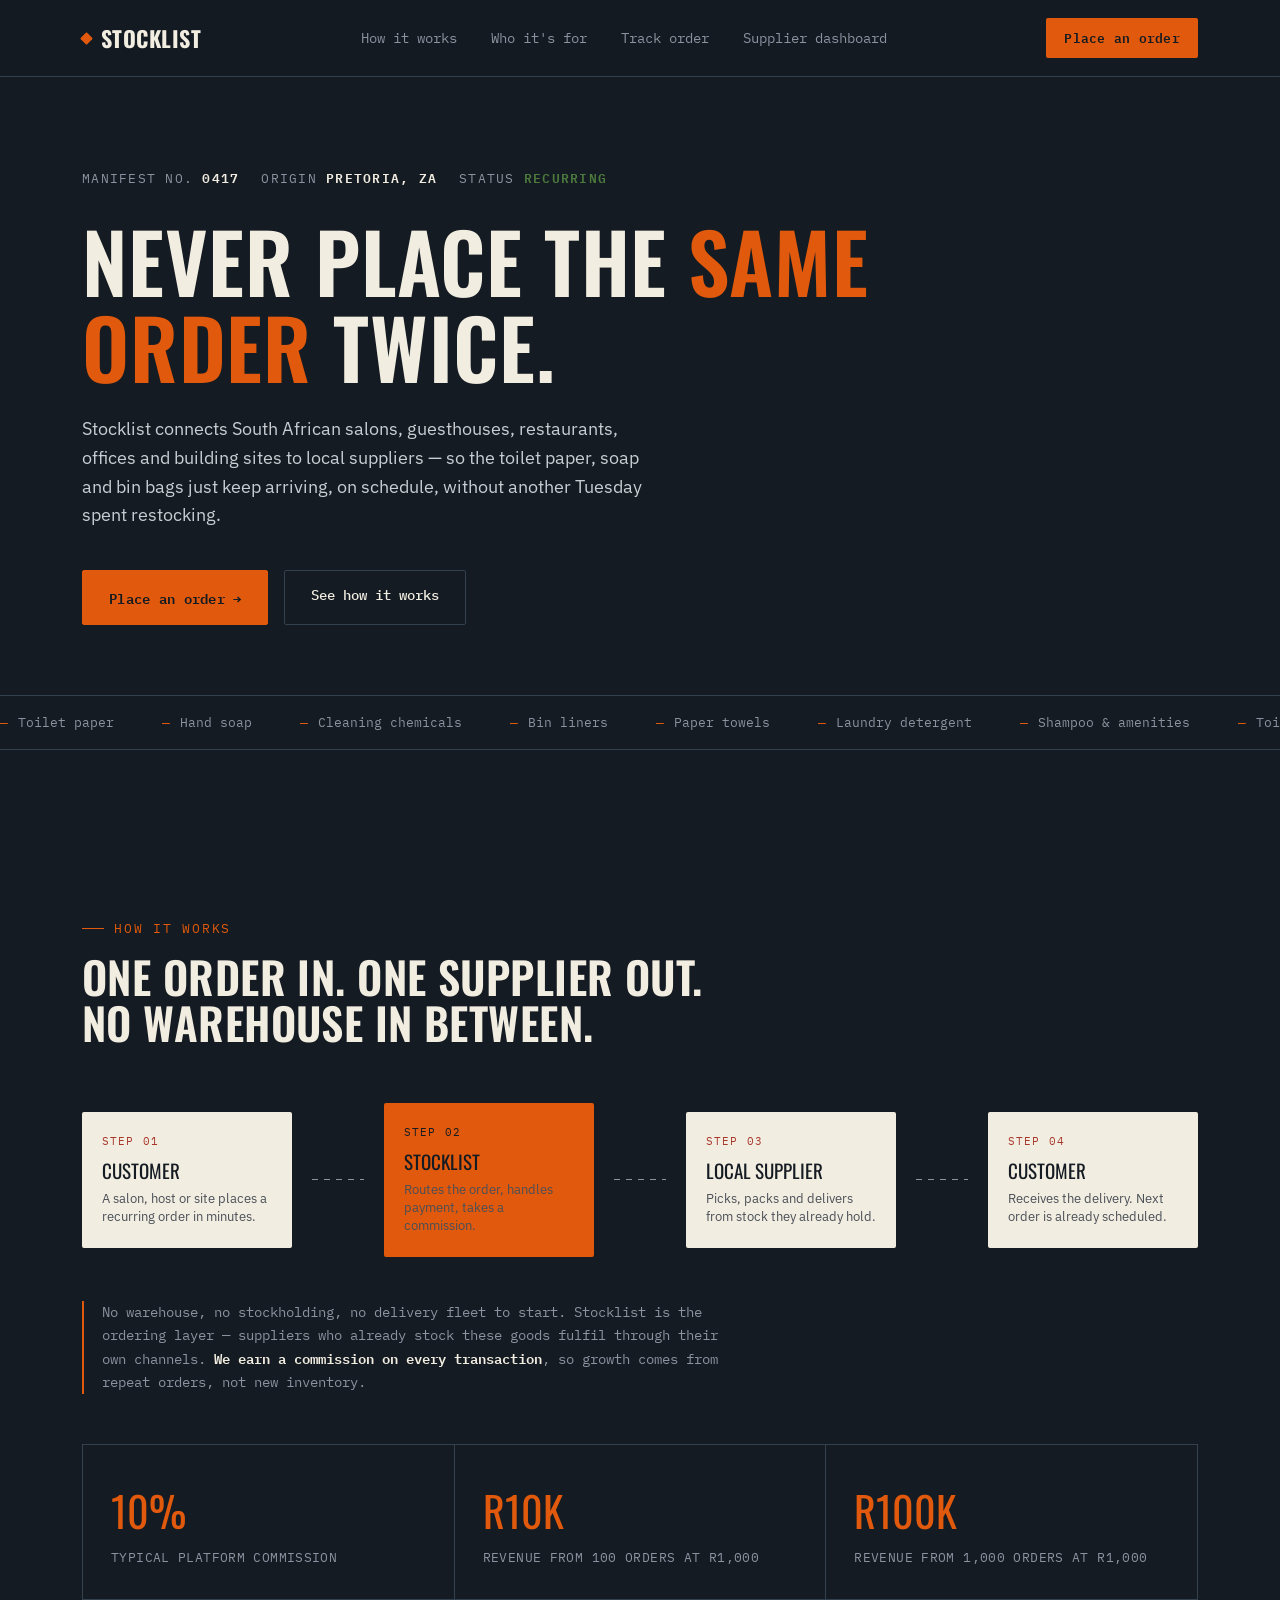
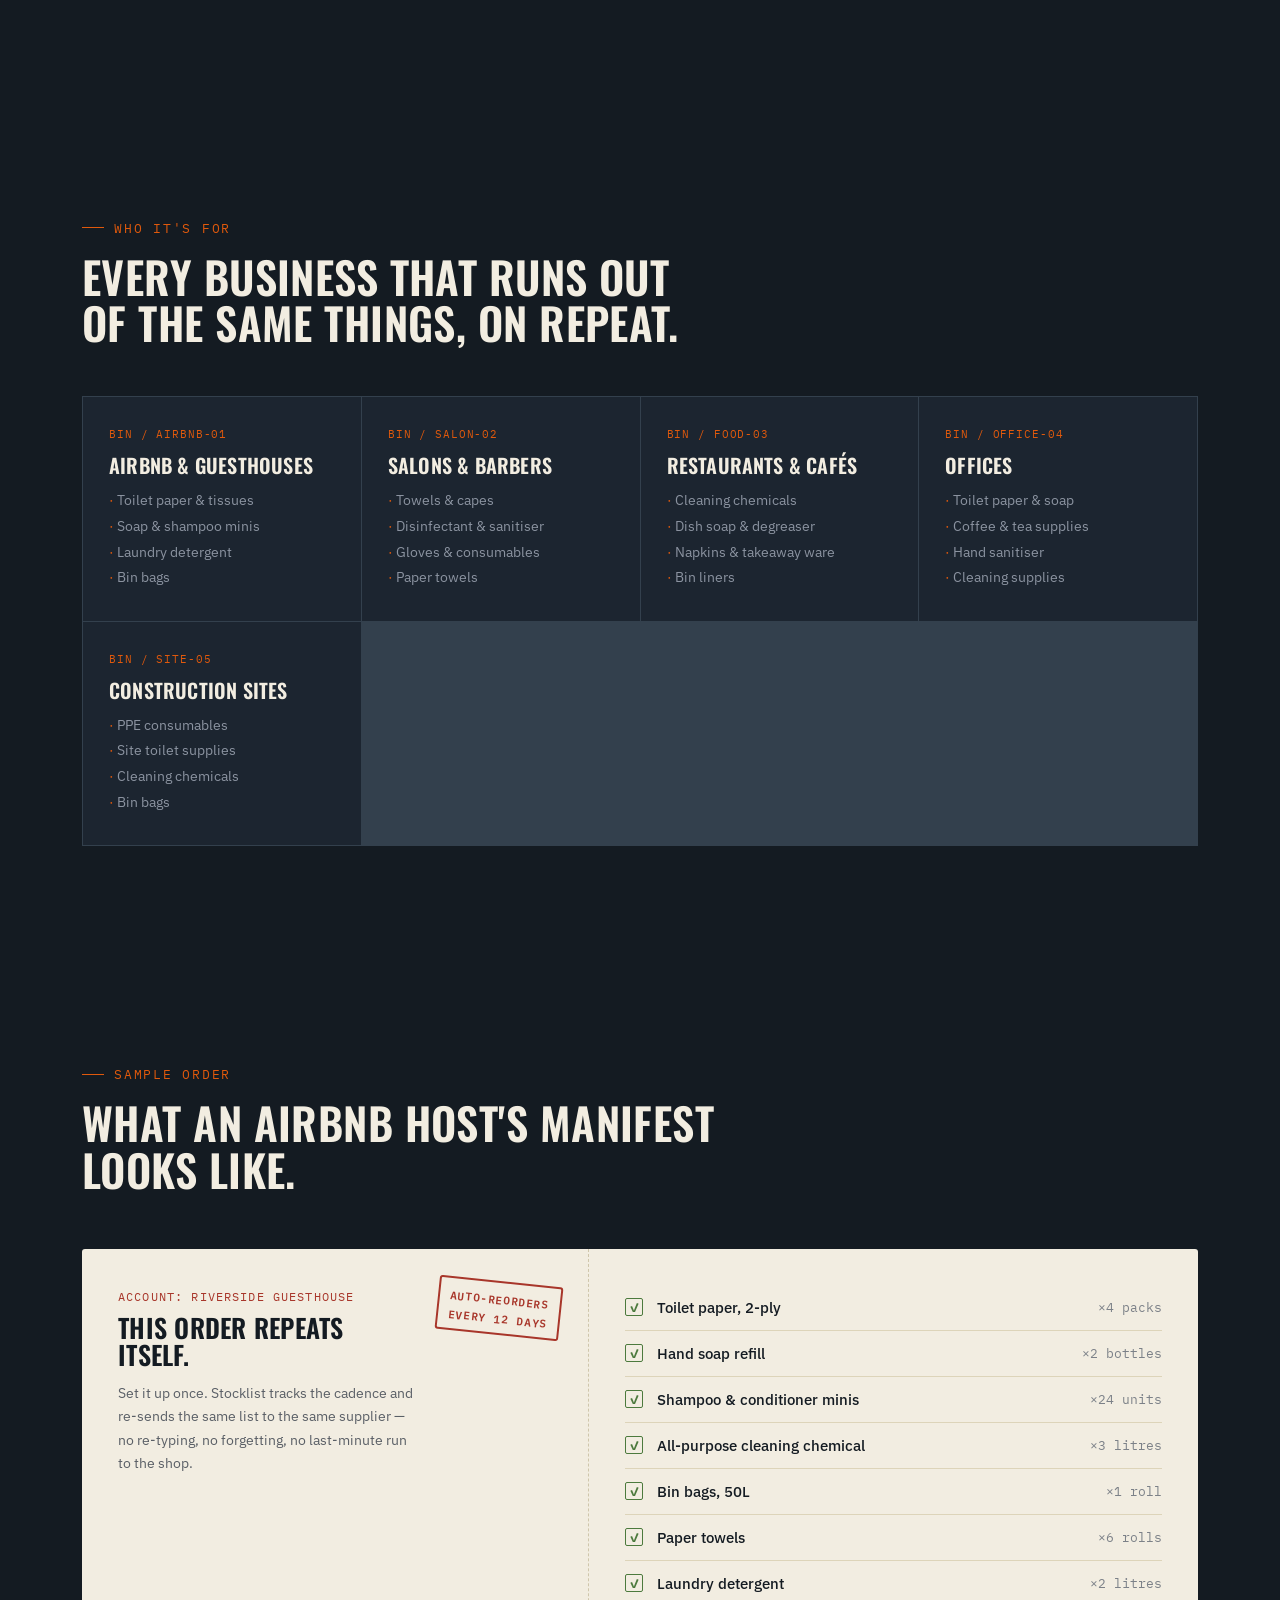
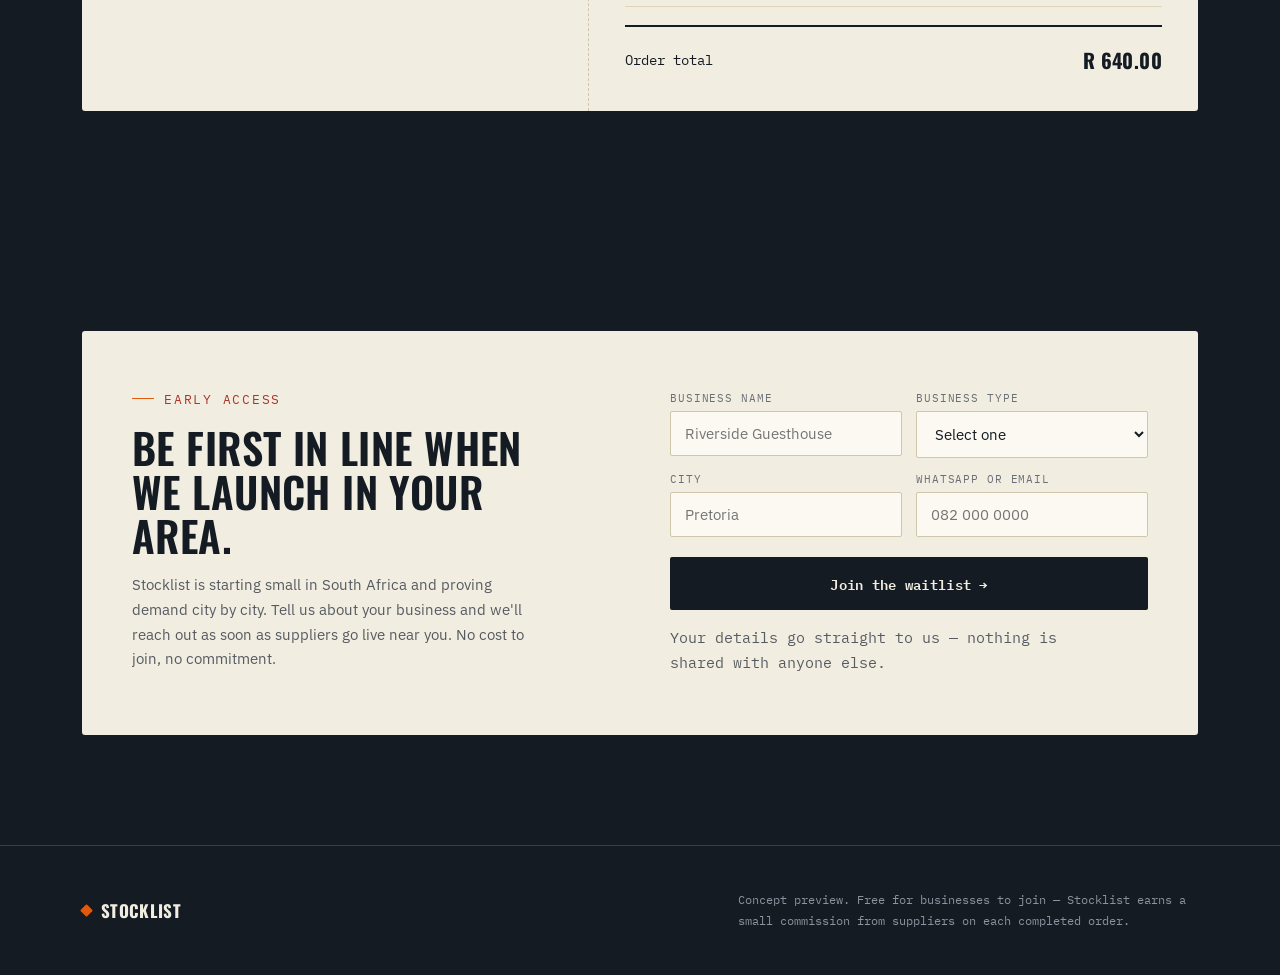
==== index.html @ 6ac6f048 "Rename stocklist.html to index.html" ====
<!DOCTYPE html>
<html lang="en">
<head>
<meta charset="UTF-8">
<meta name="viewport" content="width=device-width, initial-scale=1.0">
<title>Stocklist — Never place the same order twice</title>
<link rel="preconnect" href="https://fonts.googleapis.com">
<link href="https://fonts.googleapis.com/css2?family=Oswald:wght@400;500;600;700&family=IBM+Plex+Sans:wght@400;500;600&family=IBM+Plex+Mono:wght@400;500;600&display=swap" rel="stylesheet">
<style>
  :root{
    --ink:#141b22;
    --ink-soft:#1c2530;
    --paper:#f2ede1;
    --paper-dim:#e7e0cf;
    --orange:#e0590c;
    --green:#4c7a3d;
    --stamp-red:#a8362a;
    --muted:#8b93a0;
    --line:#33404d;
    --display: 'Oswald', sans-serif;
    --body: 'IBM Plex Sans', sans-serif;
    --mono: 'IBM Plex Mono', monospace;
  }
  *{box-sizing:border-box; margin:0; padding:0;}
  html{scroll-behavior:smooth;}
  body{
    background:var(--ink);
    color:var(--paper);
    font-family:var(--body);
    -webkit-font-smoothing:antialiased;
    overflow-x:hidden;
  }
  a{color:inherit;}
  @media (prefers-reduced-motion: reduce){
    *{animation-duration:0.01ms !important; animation-iteration-count:1 !important; transition-duration:0.01ms !important; scroll-behavior:auto !important;}
  }

  /* ---------- shared layout ---------- */
  .wrap{max-width:1180px; margin:0 auto; padding:0 32px;}
  section{padding:110px 0;}
  @media (max-width:720px){ section{padding:70px 0;} .wrap{padding:0 20px;} }

  .eyebrow{
    font-family:var(--mono);
    font-size:12.5px;
    letter-spacing:0.14em;
    text-transform:uppercase;
    color:var(--orange);
    display:flex; align-items:center; gap:10px;
    margin-bottom:18px;
  }
  .eyebrow::before{content:""; width:22px; height:1px; background:var(--orange);}

  h1,h2,h3{ font-family:var(--display); font-weight:600; text-transform:uppercase; letter-spacing:0.01em; line-height:1.05;}

  /* ---------- nav ---------- */
  header{
    position:sticky; top:0; z-index:50;
    background:rgba(20,27,34,0.92);
    backdrop-filter:blur(6px);
    border-bottom:1px solid var(--line);
  }
  nav{
    max-width:1180px; margin:0 auto; padding:18px 32px;
    display:flex; align-items:center; justify-content:space-between;
  }
  .brand{
    font-family:var(--display); font-weight:700; font-size:22px; letter-spacing:0.02em;
    text-transform:uppercase; display:flex; align-items:center; gap:10px;
  }
  .brand .dot{width:9px; height:9px; background:var(--orange); display:inline-block; border-radius:1px; transform:rotate(45deg);}
  .navlinks{display:flex; gap:34px; font-size:14px; font-family:var(--mono);}
  .navlinks a{text-decoration:none; color:var(--muted); transition:color .2s;}
  .navlinks a:hover{color:var(--paper);}
  .nav-cta{
    font-family:var(--mono); font-size:13px; text-decoration:none;
    background:var(--orange); color:var(--ink); padding:9px 18px;
    border-radius:2px; font-weight:600; letter-spacing:0.02em;
  }
  @media (max-width:720px){ .navlinks{display:none;} }

  /* ---------- hero ---------- */
  .hero{padding:90px 0 60px; position:relative;}
  .manifest-tag{
    font-family:var(--mono); font-size:12.5px; color:var(--muted);
    letter-spacing:0.1em; margin-bottom:28px; display:flex; gap:22px; flex-wrap:wrap;
  }
  .manifest-tag span b{color:var(--paper); font-weight:600;}
  .hero h1{
    font-size:clamp(40px, 6.4vw, 84px);
    max-width:920px;
    margin-bottom:26px;
  }
  .hero h1 em{ font-style:normal; color:var(--orange); }
  .hero-sub{
    font-size:18px; line-height:1.6; color:#c9cdd4; max-width:560px; margin-bottom:40px;
  }
  .hero-ctas{display:flex; gap:16px; flex-wrap:wrap; margin-bottom:70px;}
  .btn-primary{
    font-family:var(--mono); font-size:14px; text-decoration:none; font-weight:600;
    background:var(--orange); color:var(--ink); padding:15px 26px; border-radius:2px;
    letter-spacing:0.02em; border:1px solid var(--orange); transition:transform .15s ease;
  }
  .btn-primary:hover{transform:translateY(-2px);}
  .btn-ghost{
    font-family:var(--mono); font-size:14px; text-decoration:none; font-weight:500;
    color:var(--paper); padding:15px 26px; border-radius:2px; border:1px solid var(--line);
    transition:border-color .15s ease;
  }
  .btn-ghost:hover{border-color:var(--paper);}

  /* conveyor strip */
  .conveyor{
    border-top:1px solid var(--line); border-bottom:1px solid var(--line);
    padding:18px 0; overflow:hidden; position:relative;
  }
  .conveyor-track{
    display:flex; gap:48px; white-space:nowrap;
    font-family:var(--mono); font-size:13px; color:var(--muted);
    animation: scroll-left 26s linear infinite;
    width:max-content;
  }
  .conveyor-track span{display:flex; align-items:center; gap:10px;}
  .conveyor-track span::before{content:"—"; color:var(--orange);}
  @keyframes scroll-left{ from{transform:translateX(0);} to{transform:translateX(-50%);} }

  /* ---------- how it works ---------- */
  .flow-diagram{
    display:flex; align-items:center; justify-content:space-between;
    margin-top:56px; position:relative; flex-wrap:wrap; gap:20px;
  }
  .flow-node{
    background:var(--paper); color:var(--ink); padding:22px 20px;
    width:210px; border-radius:2px; position:relative; z-index:2;
  }
  .flow-node .fn-label{font-family:var(--mono); font-size:11px; letter-spacing:0.1em; text-transform:uppercase; color:var(--stamp-red); margin-bottom:8px;}
  .flow-node .fn-title{font-family:var(--display); font-size:19px; text-transform:uppercase; margin-bottom:6px;}
  .flow-node .fn-sub{font-size:13px; color:#4a4f57; line-height:1.4;}
  .flow-node.accent{background:var(--orange);}
  .flow-node.accent .fn-label{color:var(--ink);}
  .flow-line{
    flex:1; min-width:36px; height:1px; background:repeating-linear-gradient(to right, var(--muted) 0 6px, transparent 6px 12px);
    position:relative; top:0;
  }
  @media (max-width:900px){
    .flow-diagram{flex-direction:column; align-items:flex-start;}
    .flow-line{width:1px; height:36px; background:repeating-linear-gradient(to bottom, var(--muted) 0 6px, transparent 6px 12px);}
  }
  .commission-note{
    margin-top:44px; font-family:var(--mono); font-size:13.5px; color:var(--muted);
    border-left:2px solid var(--orange); padding-left:18px; max-width:640px; line-height:1.7;
  }
  .commission-note b{color:var(--paper); font-weight:600;}

  /* ---------- industries ---------- */
  .industry-grid{
    display:grid; grid-template-columns:repeat(auto-fit, minmax(250px,1fr));
    gap:1px; background:var(--line); margin-top:50px; border:1px solid var(--line);
  }
  .bin{
    background:var(--ink-soft); padding:30px 26px; transition:background .2s ease;
  }
  .bin:hover{background:#232e39;}
  .bin .bin-sku{font-family:var(--mono); font-size:11px; color:var(--orange); letter-spacing:0.08em; margin-bottom:14px;}
  .bin h3{font-size:20px; margin-bottom:12px;}
  .bin ul{list-style:none; font-size:13.5px; color:var(--muted); line-height:1.9;}
  .bin ul li::before{content:"· "; color:var(--orange);}

  /* ---------- signature: manifest checklist ---------- */
  .manifest-signature{
    margin-top:56px; display:grid; grid-template-columns:1fr 1.2fr; gap:0;
    background:var(--paper); color:var(--ink); border-radius:3px; overflow:hidden;
  }
  @media (max-width:840px){ .manifest-signature{grid-template-columns:1fr;} }
  .manifest-left{
    padding:40px 36px; border-right:1px dashed #cfc6ab; position:relative;
  }
  @media (max-width:840px){ .manifest-left{border-right:none; border-bottom:1px dashed #cfc6ab;} }
  .stamp{
    position:absolute; top:32px; right:28px;
    border:2px solid var(--stamp-red); color:var(--stamp-red);
    font-family:var(--mono); font-weight:600; font-size:11px;
    padding:6px 10px; letter-spacing:0.06em; transform:rotate(6deg);
    border-radius:3px; text-transform:uppercase;
  }
  @media (max-width:520px){ .stamp{position:static; display:inline-block; transform:none; margin-top:16px;} }
  .manifest-left .ml-eyebrow{font-family:var(--mono); font-size:11.5px; letter-spacing:0.1em; text-transform:uppercase; color:var(--stamp-red); margin-bottom:10px;}
  .manifest-left h3{font-size:26px; color:var(--ink); max-width:280px; margin-bottom:14px;}
  .manifest-left p{font-size:14px; color:#5a5f66; line-height:1.65; max-width:300px;}
  .manifest-right{padding:36px;}
  .m-row{
    display:flex; align-items:center; justify-content:space-between;
    padding:13px 0; border-bottom:1px solid #ddd4b9;
    font-family:var(--body); font-size:14.5px;
  }
  .m-row:last-of-type{border-bottom:none;}
  .m-left{display:flex; align-items:center; gap:14px;}
  .m-check{
    width:18px; height:18px; border:1.5px solid var(--green); border-radius:2px;
    display:flex; align-items:center; justify-content:center; flex-shrink:0;
  }
  .m-check::after{content:"✓"; color:var(--green); font-size:12px; font-weight:700;}
  .m-name{color:var(--ink); font-weight:500;}
  .m-qty{font-family:var(--mono); font-size:12.5px; color:#7c8188;}
  .m-total{
    display:flex; justify-content:space-between; align-items:center;
    margin-top:18px; padding-top:18px; border-top:2px solid var(--ink);
    font-family:var(--mono); font-size:14px;
  }
  .m-total b{font-family:var(--display); font-size:20px; letter-spacing:0.02em;}

  /* ---------- proof / numbers ---------- */
  .numbers{
    display:grid; grid-template-columns:repeat(3,1fr); gap:1px;
    background:var(--line); border:1px solid var(--line); margin-top:50px;
  }
  @media (max-width:700px){ .numbers{grid-template-columns:1fr;} }
  .num-cell{background:var(--ink); padding:34px 28px;}
  .num-cell .n-val{font-family:var(--display); font-size:42px; color:var(--orange);}
  .num-cell .n-label{font-family:var(--mono); font-size:12.5px; color:var(--muted); margin-top:8px; letter-spacing:0.03em;}

  /* ---------- CTA / waitlist ---------- */
  .cta-section{
    background:var(--paper); color:var(--ink); border-radius:3px; padding:60px 50px;
    margin-top:0; position:relative; overflow:hidden;
  }
  @media (max-width:640px){ .cta-section{padding:40px 26px;} }
  .cta-grid{display:grid; grid-template-columns:1fr 1fr; gap:60px; align-items:flex-start;}
  @media (max-width:840px){ .cta-grid{grid-template-columns:1fr; gap:30px;} }
  .cta-section h2{font-size:clamp(28px,4vw,42px); color:var(--ink); max-width:420px; margin-bottom:16px;}
  .cta-section p{color:#565b62; font-size:15px; line-height:1.65; max-width:400px;}
  form{display:flex; flex-direction:column; gap:14px;}
  .field-row{display:grid; grid-template-columns:1fr 1fr; gap:14px;}
  @media (max-width:520px){ .field-row{grid-template-columns:1fr;} }
  label{font-family:var(--mono); font-size:11px; text-transform:uppercase; letter-spacing:0.08em; color:#6a6f76; margin-bottom:6px; display:block;}
  input, select{
    width:100%; padding:12px 14px; border:1px solid #cfc6ab; border-radius:2px;
    background:#fbf9f2; font-family:var(--body); font-size:14.5px; color:var(--ink);
  }
  input:focus, select:focus{outline:2px solid var(--orange); outline-offset:1px; border-color:var(--orange);}
  .submit-btn{
    margin-top:6px; font-family:var(--mono); font-weight:600; font-size:14px;
    background:var(--ink); color:var(--paper); border:none; padding:15px 24px;
    border-radius:2px; cursor:pointer; letter-spacing:0.02em; transition:background .15s;
  }
  .submit-btn:hover{background:var(--ink-soft);}
  .form-note{font-family:var(--mono); font-size:11.5px; color:#8a8f96; margin-top:2px;}
  .success-msg{
    display:none; background:#e9f0e4; border:1px solid var(--green); color:#2f4d26;
    padding:18px 20px; border-radius:2px; font-size:14px; line-height:1.6;
  }
  .success-msg b{font-family:var(--display); text-transform:uppercase; letter-spacing:0.02em;}

  /* ---------- footer ---------- */
  footer{border-top:1px solid var(--line); padding:44px 0; }
  .footer-inner{display:flex; justify-content:space-between; align-items:center; flex-wrap:wrap; gap:16px;}
  footer .brand{font-size:17px;}
  footer p{font-family:var(--mono); font-size:12px; color:var(--muted); max-width:460px; line-height:1.7;}

  /* fade-in on scroll */
  .reveal{opacity:0; transform:translateY(18px); transition:opacity .6s ease, transform .6s ease;}
  .reveal.in{opacity:1; transform:translateY(0);}
</style>
</head>
<body>

<header>
  <nav>
    <div class="brand"><span class="dot"></span>Stocklist</div>
    <div class="navlinks">
      <a href="#how">How it works</a>
      <a href="#industries">Who it's for</a>
      <a href="track.html">Track order</a>
      <a href="supplier.html">Supplier dashboard</a>
    </div>
    <a class="nav-cta" href="order.html">Place an order</a>
  </nav>
</header>

<section class="hero">
  <div class="wrap">
    <div class="manifest-tag">
      <span>MANIFEST NO. <b>0417</b></span>
      <span>ORIGIN <b>PRETORIA, ZA</b></span>
      <span>STATUS <b style="color:var(--green)">RECURRING</b></span>
    </div>
    <h1>Never place the <em>same order</em> twice.</h1>
    <p class="hero-sub">Stocklist connects South African salons, guesthouses, restaurants, offices and building sites to local suppliers — so the toilet paper, soap and bin bags just keep arriving, on schedule, without another Tuesday spent restocking.</p>
    <div class="hero-ctas">
      <a class="btn-primary" href="order.html">Place an order →</a>
      <a class="btn-ghost" href="#how">See how it works</a>
    </div>
  </div>
  <div class="conveyor">
    <div class="conveyor-track" id="conveyorTrack">
      <span>Toilet paper</span><span>Hand soap</span><span>Cleaning chemicals</span><span>Bin liners</span><span>Paper towels</span><span>Laundry detergent</span><span>Shampoo & amenities</span>
      <span>Toilet paper</span><span>Hand soap</span><span>Cleaning chemicals</span><span>Bin liners</span><span>Paper towels</span><span>Laundry detergent</span><span>Shampoo & amenities</span>
    </div>
  </div>
</section>

<section id="how">
  <div class="wrap reveal">
    <div class="eyebrow">How it works</div>
    <h2 style="font-size:clamp(28px,4vw,44px); max-width:640px;">One order in. One supplier out. No warehouse in between.</h2>
    <div class="flow-diagram">
      <div class="flow-node">
        <div class="fn-label">Step 01</div>
        <div class="fn-title">Customer</div>
        <div class="fn-sub">A salon, host or site places a recurring order in minutes.</div>
      </div>
      <div class="flow-line"></div>
      <div class="flow-node accent">
        <div class="fn-label">Step 02</div>
        <div class="fn-title">Stocklist</div>
        <div class="fn-sub">Routes the order, handles payment, takes a commission.</div>
      </div>
      <div class="flow-line"></div>
      <div class="flow-node">
        <div class="fn-label">Step 03</div>
        <div class="fn-title">Local supplier</div>
        <div class="fn-sub">Picks, packs and delivers from stock they already hold.</div>
      </div>
      <div class="flow-line"></div>
      <div class="flow-node">
        <div class="fn-label">Step 04</div>
        <div class="fn-title">Customer</div>
        <div class="fn-sub">Receives the delivery. Next order is already scheduled.</div>
      </div>
    </div>
    <p class="commission-note">No warehouse, no stockholding, no delivery fleet to start. Stocklist is the ordering layer — suppliers who already stock these goods fulfil through their own channels. <b>We earn a commission on every transaction</b>, so growth comes from repeat orders, not new inventory.</p>

    <div class="numbers">
      <div class="num-cell"><div class="n-val">10%</div><div class="n-label">TYPICAL PLATFORM COMMISSION</div></div>
      <div class="num-cell"><div class="n-val">R10K</div><div class="n-label">REVENUE FROM 100 ORDERS AT R1,000</div></div>
      <div class="num-cell"><div class="n-val">R100K</div><div class="n-label">REVENUE FROM 1,000 ORDERS AT R1,000</div></div>
    </div>
  </div>
</section>

<section id="industries">
  <div class="wrap reveal">
    <div class="eyebrow">Who it's for</div>
    <h2 style="font-size:clamp(28px,4vw,44px); max-width:640px;">Every business that runs out of the same things, on repeat.</h2>
    <div class="industry-grid">
      <div class="bin">
        <div class="bin-sku">BIN / AIRBNB-01</div>
        <h3>Airbnb & guesthouses</h3>
        <ul><li>Toilet paper & tissues</li><li>Soap & shampoo minis</li><li>Laundry detergent</li><li>Bin bags</li></ul>
      </div>
      <div class="bin">
        <div class="bin-sku">BIN / SALON-02</div>
        <h3>Salons & barbers</h3>
        <ul><li>Towels & capes</li><li>Disinfectant & sanitiser</li><li>Gloves & consumables</li><li>Paper towels</li></ul>
      </div>
      <div class="bin">
        <div class="bin-sku">BIN / FOOD-03</div>
        <h3>Restaurants & cafés</h3>
        <ul><li>Cleaning chemicals</li><li>Dish soap & degreaser</li><li>Napkins & takeaway ware</li><li>Bin liners</li></ul>
      </div>
      <div class="bin">
        <div class="bin-sku">BIN / OFFICE-04</div>
        <h3>Offices</h3>
        <ul><li>Toilet paper & soap</li><li>Coffee & tea supplies</li><li>Hand sanitiser</li><li>Cleaning supplies</li></ul>
      </div>
      <div class="bin">
        <div class="bin-sku">BIN / SITE-05</div>
        <h3>Construction sites</h3>
        <ul><li>PPE consumables</li><li>Site toilet supplies</li><li>Cleaning chemicals</li><li>Bin bags</li></ul>
      </div>
    </div>
  </div>
</section>

<section id="manifest">
  <div class="wrap reveal">
    <div class="eyebrow">Sample order</div>
    <h2 style="font-size:clamp(28px,4vw,44px); max-width:640px;">What an Airbnb host's manifest looks like.</h2>
    <div class="manifest-signature">
      <div class="manifest-left">
        <div class="stamp">Auto-reorders<br>every 12 days</div>
        <div class="ml-eyebrow">Account: Riverside Guesthouse</div>
        <h3>This order repeats itself.</h3>
        <p>Set it up once. Stocklist tracks the cadence and re-sends the same list to the same supplier — no re-typing, no forgetting, no last-minute run to the shop.</p>
      </div>
      <div class="manifest-right">
        <div class="m-row"><div class="m-left"><div class="m-check"></div><div class="m-name">Toilet paper, 2-ply</div></div><div class="m-qty">×4 packs</div></div>
        <div class="m-row"><div class="m-left"><div class="m-check"></div><div class="m-name">Hand soap refill</div></div><div class="m-qty">×2 bottles</div></div>
        <div class="m-row"><div class="m-left"><div class="m-check"></div><div class="m-name">Shampoo & conditioner minis</div></div><div class="m-qty">×24 units</div></div>
        <div class="m-row"><div class="m-left"><div class="m-check"></div><div class="m-name">All-purpose cleaning chemical</div></div><div class="m-qty">×3 litres</div></div>
        <div class="m-row"><div class="m-left"><div class="m-check"></div><div class="m-name">Bin bags, 50L</div></div><div class="m-qty">×1 roll</div></div>
        <div class="m-row"><div class="m-left"><div class="m-check"></div><div class="m-name">Paper towels</div></div><div class="m-qty">×6 rolls</div></div>
        <div class="m-row"><div class="m-left"><div class="m-check"></div><div class="m-name">Laundry detergent</div></div><div class="m-qty">×2 litres</div></div>
        <div class="m-total"><span>Order total</span><b>R 640.00</b></div>
      </div>
    </div>
  </div>
</section>

<section id="join">
  <div class="wrap reveal">
    <div class="cta-section">
      <div class="cta-grid">
        <div>
          <div class="eyebrow" style="color:var(--stamp-red);">Early access</div>
          <h2>Be first in line when we launch in your area.</h2>
          <p>Stocklist is starting small in South Africa and proving demand city by city. Tell us about your business and we'll reach out as soon as suppliers go live near you. No cost to join, no commitment.</p>
        </div>
        <div>
          <form id="waitlistForm" action="https://formspree.io/f/xnpazzyg" method="POST">
            <div class="field-row">
              <div>
                <label for="bizname">Business name</label>
                <input id="bizname" name="business_name" type="text" placeholder="Riverside Guesthouse" required>
              </div>
              <div>
                <label for="biztype">Business type</label>
                <select id="biztype" name="business_type" required>
                  <option value="" disabled selected>Select one</option>
                  <option>Airbnb / guesthouse</option>
                  <option>Salon / barber</option>
                  <option>Restaurant / café</option>
                  <option>Office</option>
                  <option>Construction site</option>
                  <option>Other</option>
                </select>
              </div>
            </div>
            <div class="field-row">
              <div>
                <label for="city">City</label>
                <input id="city" name="city" type="text" placeholder="Pretoria" required>
              </div>
              <div>
                <label for="contact">WhatsApp or email</label>
                <input id="contact" name="contact" type="text" placeholder="082 000 0000" required>
              </div>
            </div>
            <button type="submit" class="submit-btn" id="submitBtn">Join the waitlist →</button>
            <p class="form-note" id="formNote">Your details go straight to us — nothing is shared with anyone else.</p>
          </form>
          <div class="success-msg" id="successMsg">
            <b>You're on the list.</b><br>Thanks — we'll be in touch as soon as suppliers are live in your area.
          </div>
          <div class="success-msg" id="errorMsg" style="border-color:var(--stamp-red); background:#f3e4e1; color:#6b2119; display:none;">
            <b>Something went wrong.</b><br>Please try again, or reach us directly via WhatsApp.
          </div>
        </div>
      </div>
    </div>
  </div>
</section>

<footer>
  <div class="wrap footer-inner">
    <div class="brand"><span class="dot"></span>Stocklist</div>
    <p>Concept preview. Free for businesses to join — Stocklist earns a small commission from suppliers on each completed order.</p>
  </div>
</footer>

<script>
  // reveal on scroll
  const revealEls = document.querySelectorAll('.reveal');
  const io = new IntersectionObserver((entries)=>{
    entries.forEach(e=>{ if(e.isIntersecting){ e.target.classList.add('in'); io.unobserve(e.target); } });
  }, {threshold:0.12});
  revealEls.forEach(el=>io.observe(el));

  // waitlist form — submits to Formspree
  const form = document.getElementById('waitlistForm');
  const success = document.getElementById('successMsg');
  const errorMsg = document.getElementById('errorMsg');
  const submitBtn = document.getElementById('submitBtn');

  form.addEventListener('submit', async function(e){
    e.preventDefault();
    errorMsg.style.display = 'none';
    submitBtn.disabled = true;
    submitBtn.textContent = 'Sending…';

    try{
      const response = await fetch(form.action, {
        method: 'POST',
        body: new FormData(form),
        headers: { 'Accept': 'application/json' }
      });

      if(response.ok){
        form.style.display = 'none';
        success.style.display = 'block';
      } else {
        throw new Error('Submission failed');
      }
    } catch(err){
      errorMsg.style.display = 'block';
      submitBtn.disabled = false;
      submitBtn.textContent = 'Join the waitlist →';
    }
  });
</script>

</body>
</html>
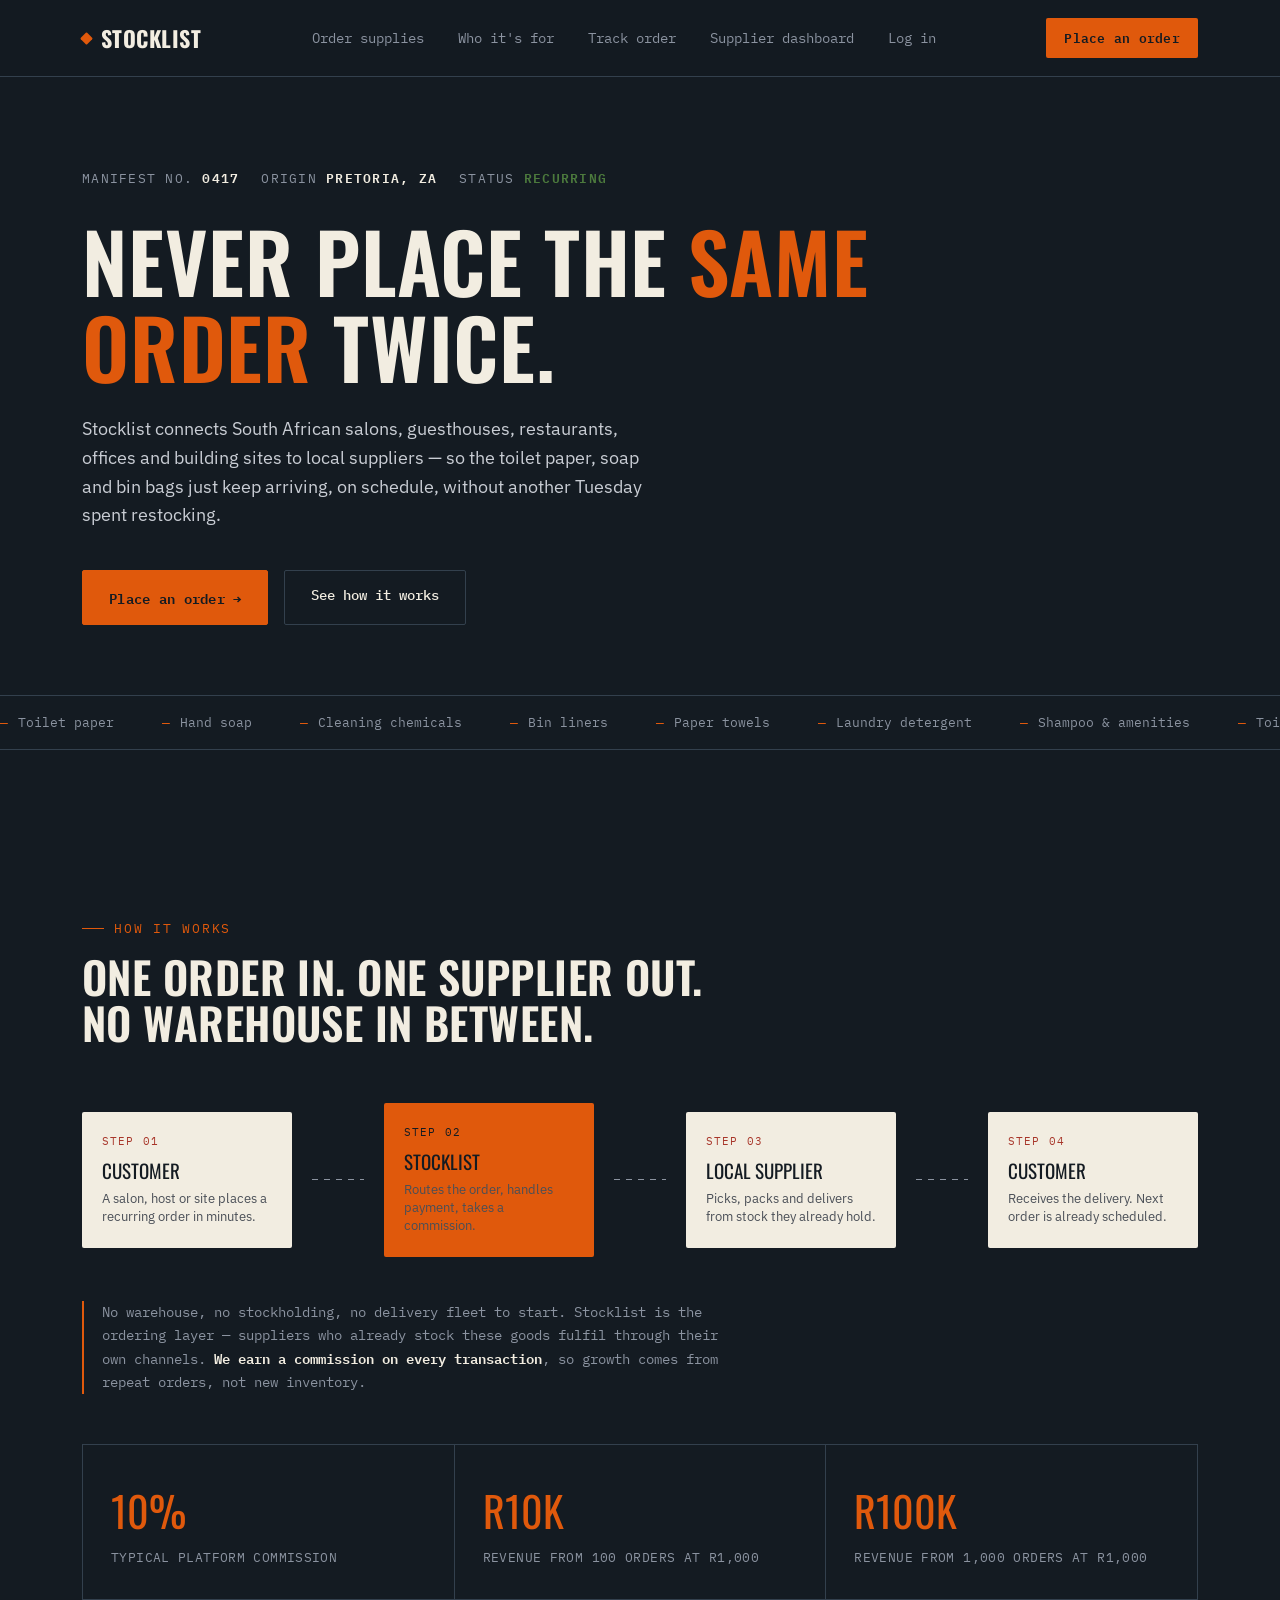
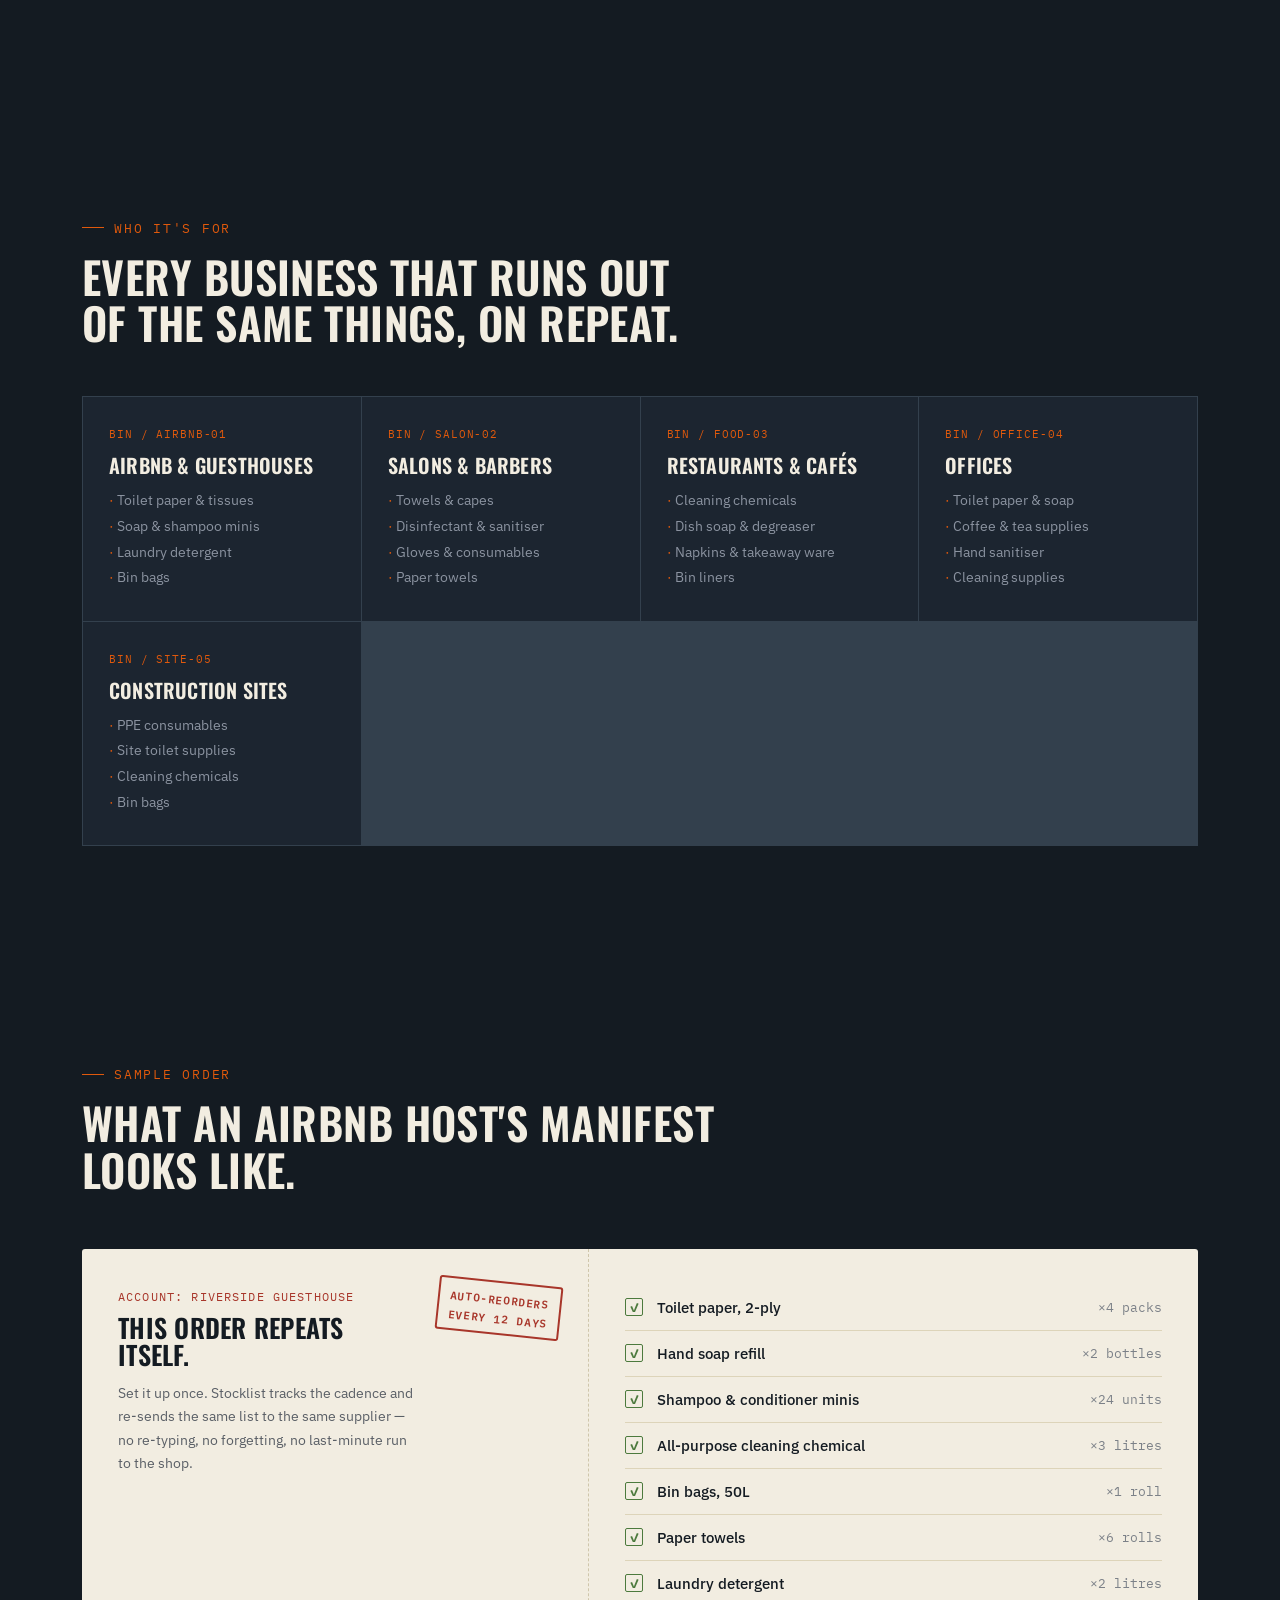
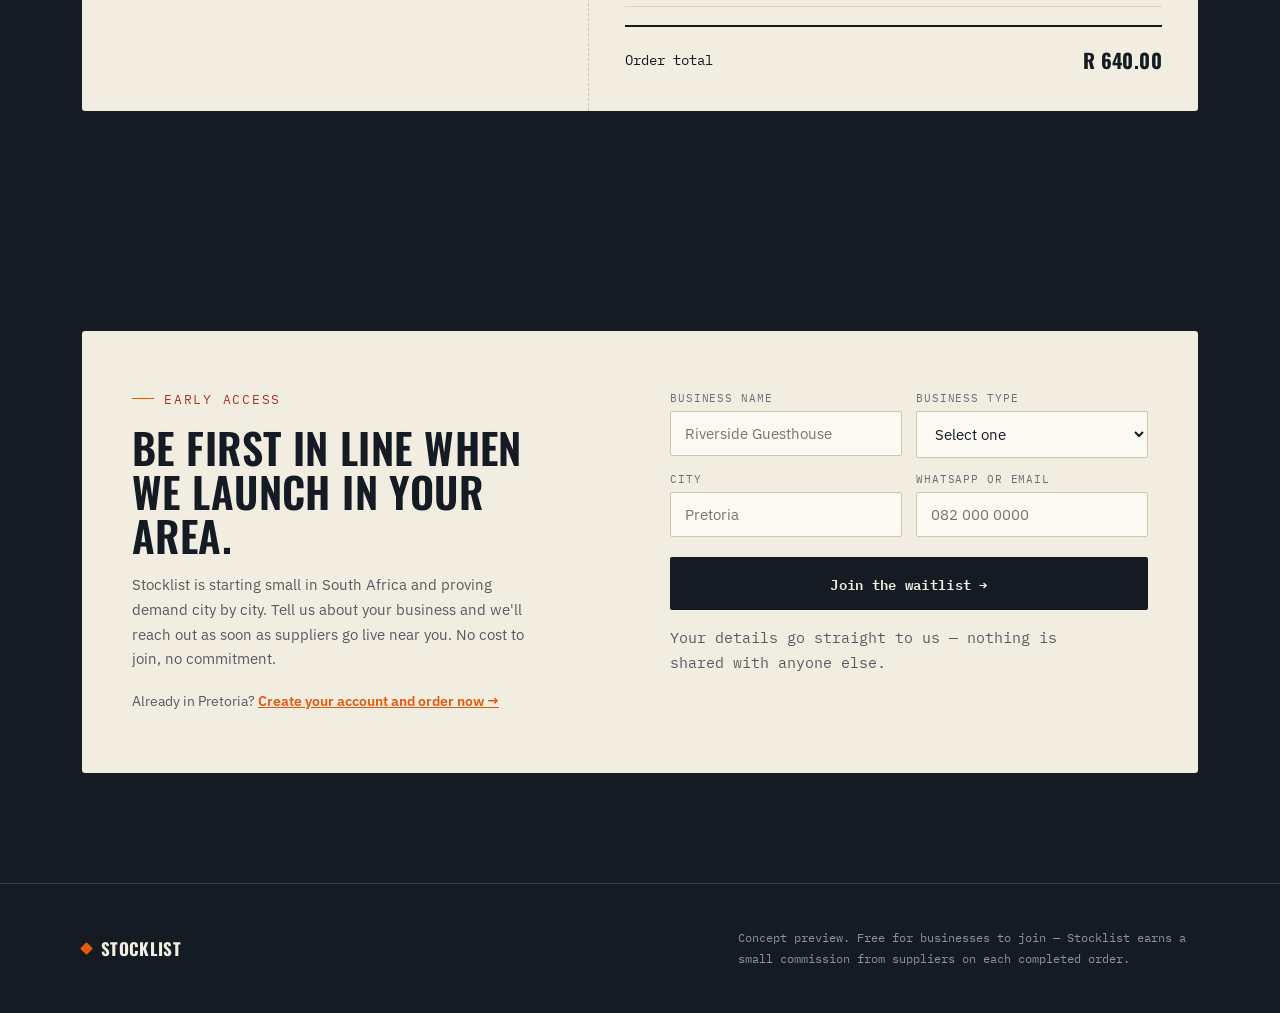
==== commit bbb642c1: "Rename index-1.html to index.html" ====
--- a/index.html
+++ b/index.html
@@ -268,12 +268,13 @@
   <nav>
     <div class="brand"><span class="dot"></span>Stocklist</div>
     <div class="navlinks">
-      <a href="#how">How it works</a>
+      <a href="catalogue.html">Order supplies</a>
       <a href="#industries">Who it's for</a>
       <a href="track.html">Track order</a>
-      <a href="supplier.html">Supplier dashboard</a>
-    </div>
-    <a class="nav-cta" href="order.html">Place an order</a>
+      <a href="supplier-dashboard.html">Supplier dashboard</a>
+      <a href="login.html" id="nav-auth-link">Log in</a>
+    </div>
+    <a class="nav-cta" href="catalogue.html">Place an order</a>
   </nav>
 </header>
 
@@ -287,7 +288,7 @@
     <h1>Never place the <em>same order</em> twice.</h1>
     <p class="hero-sub">Stocklist connects South African salons, guesthouses, restaurants, offices and building sites to local suppliers — so the toilet paper, soap and bin bags just keep arriving, on schedule, without another Tuesday spent restocking.</p>
     <div class="hero-ctas">
-      <a class="btn-primary" href="order.html">Place an order →</a>
+      <a class="btn-primary" href="catalogue.html">Place an order →</a>
       <a class="btn-ghost" href="#how">See how it works</a>
     </div>
   </div>
@@ -405,6 +406,7 @@
           <div class="eyebrow" style="color:var(--stamp-red);">Early access</div>
           <h2>Be first in line when we launch in your area.</h2>
           <p>Stocklist is starting small in South Africa and proving demand city by city. Tell us about your business and we'll reach out as soon as suppliers go live near you. No cost to join, no commitment.</p>
+          <p style="margin-top:18px; font-size:14px;">Already in Pretoria? <a href="signup.html" style="color:var(--orange); font-weight:600;">Create your account and order now →</a></p>
         </div>
         <div>
           <form id="waitlistForm" action="https://formspree.io/f/xnpazzyg" method="POST">
@@ -497,6 +499,16 @@
       submitBtn.textContent = 'Join the waitlist →';
     }
   });
+
+  // reflect logged-in state in the nav, if a Stocklist account exists in this browser
+  try {
+    const session = JSON.parse(localStorage.getItem("sl_session") || "null");
+    const authLink = document.getElementById("nav-auth-link");
+    if (session && authLink) {
+      authLink.textContent = session.type === "supplier" ? "Supplier dashboard" : "Dashboard";
+      authLink.href = session.type === "supplier" ? "supplier-dashboard.html" : "dashboard.html";
+    }
+  } catch (e) {}
 </script>
 
 </body>
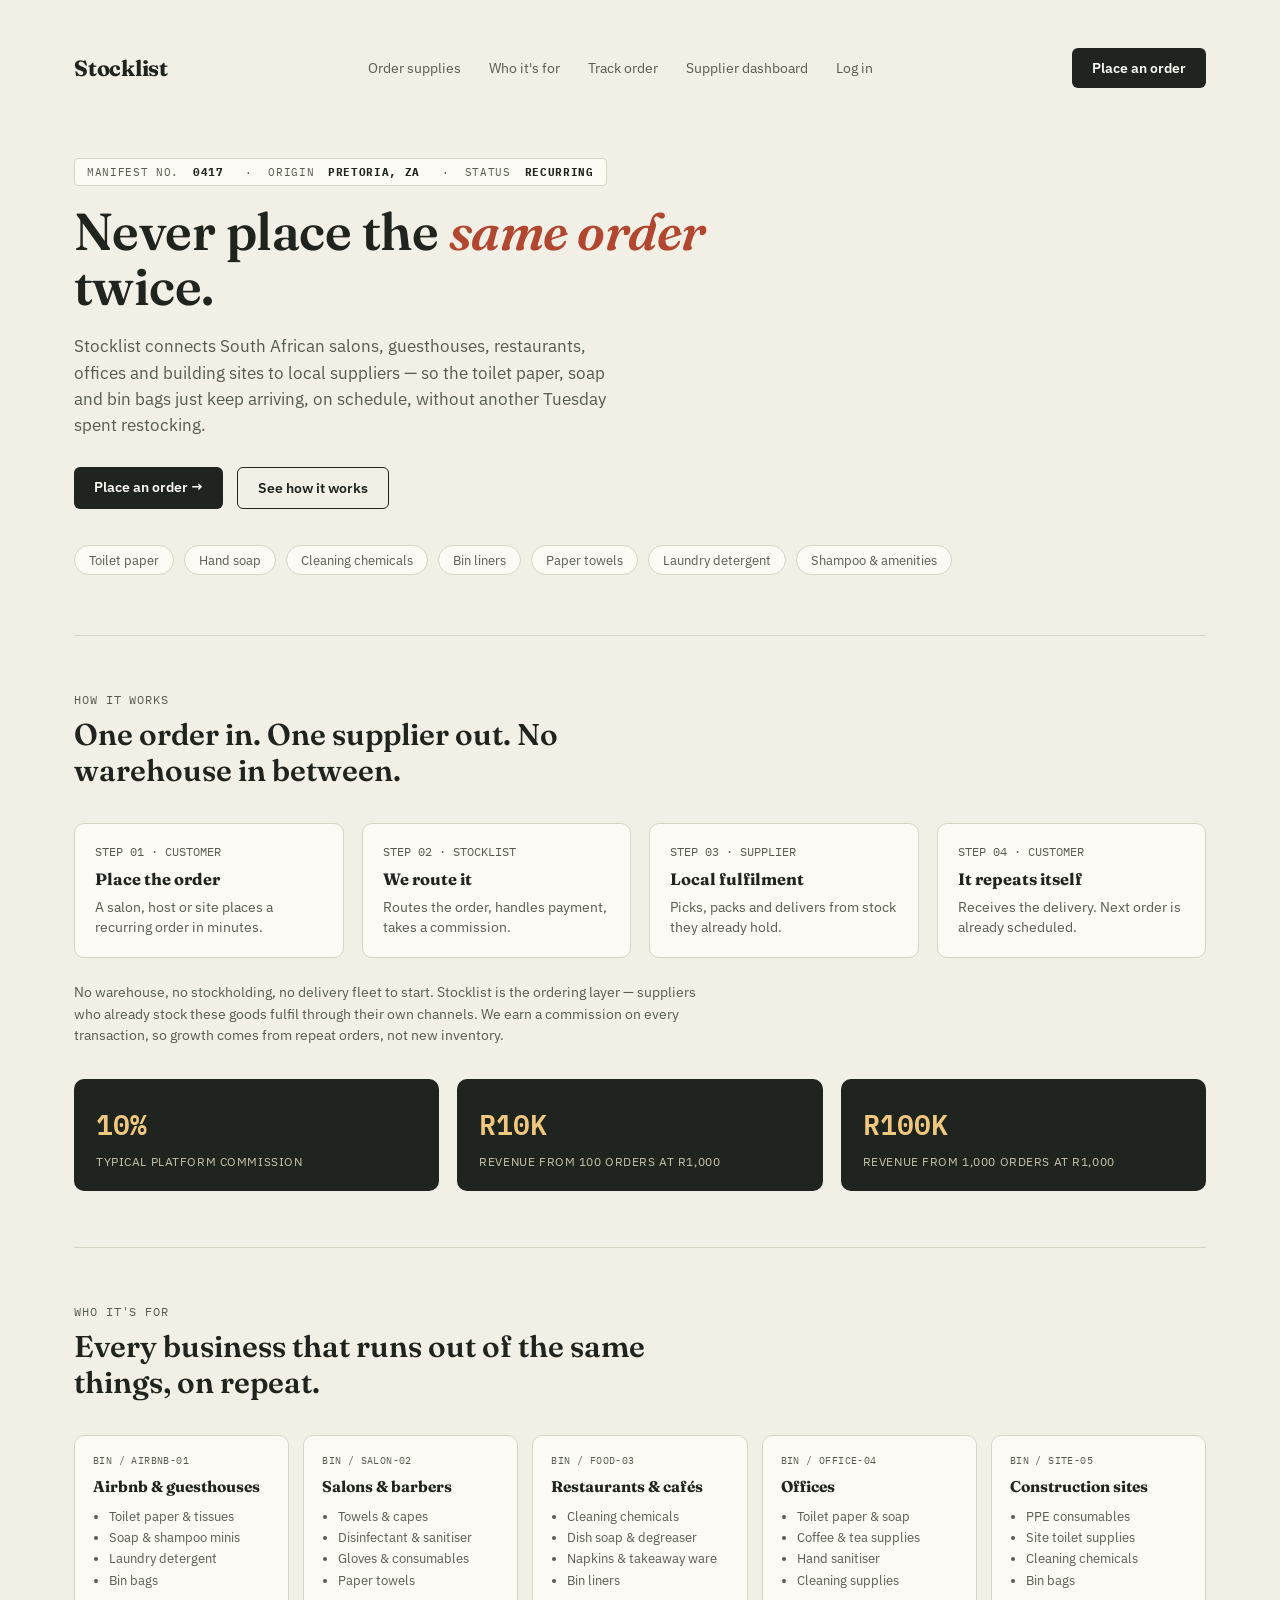
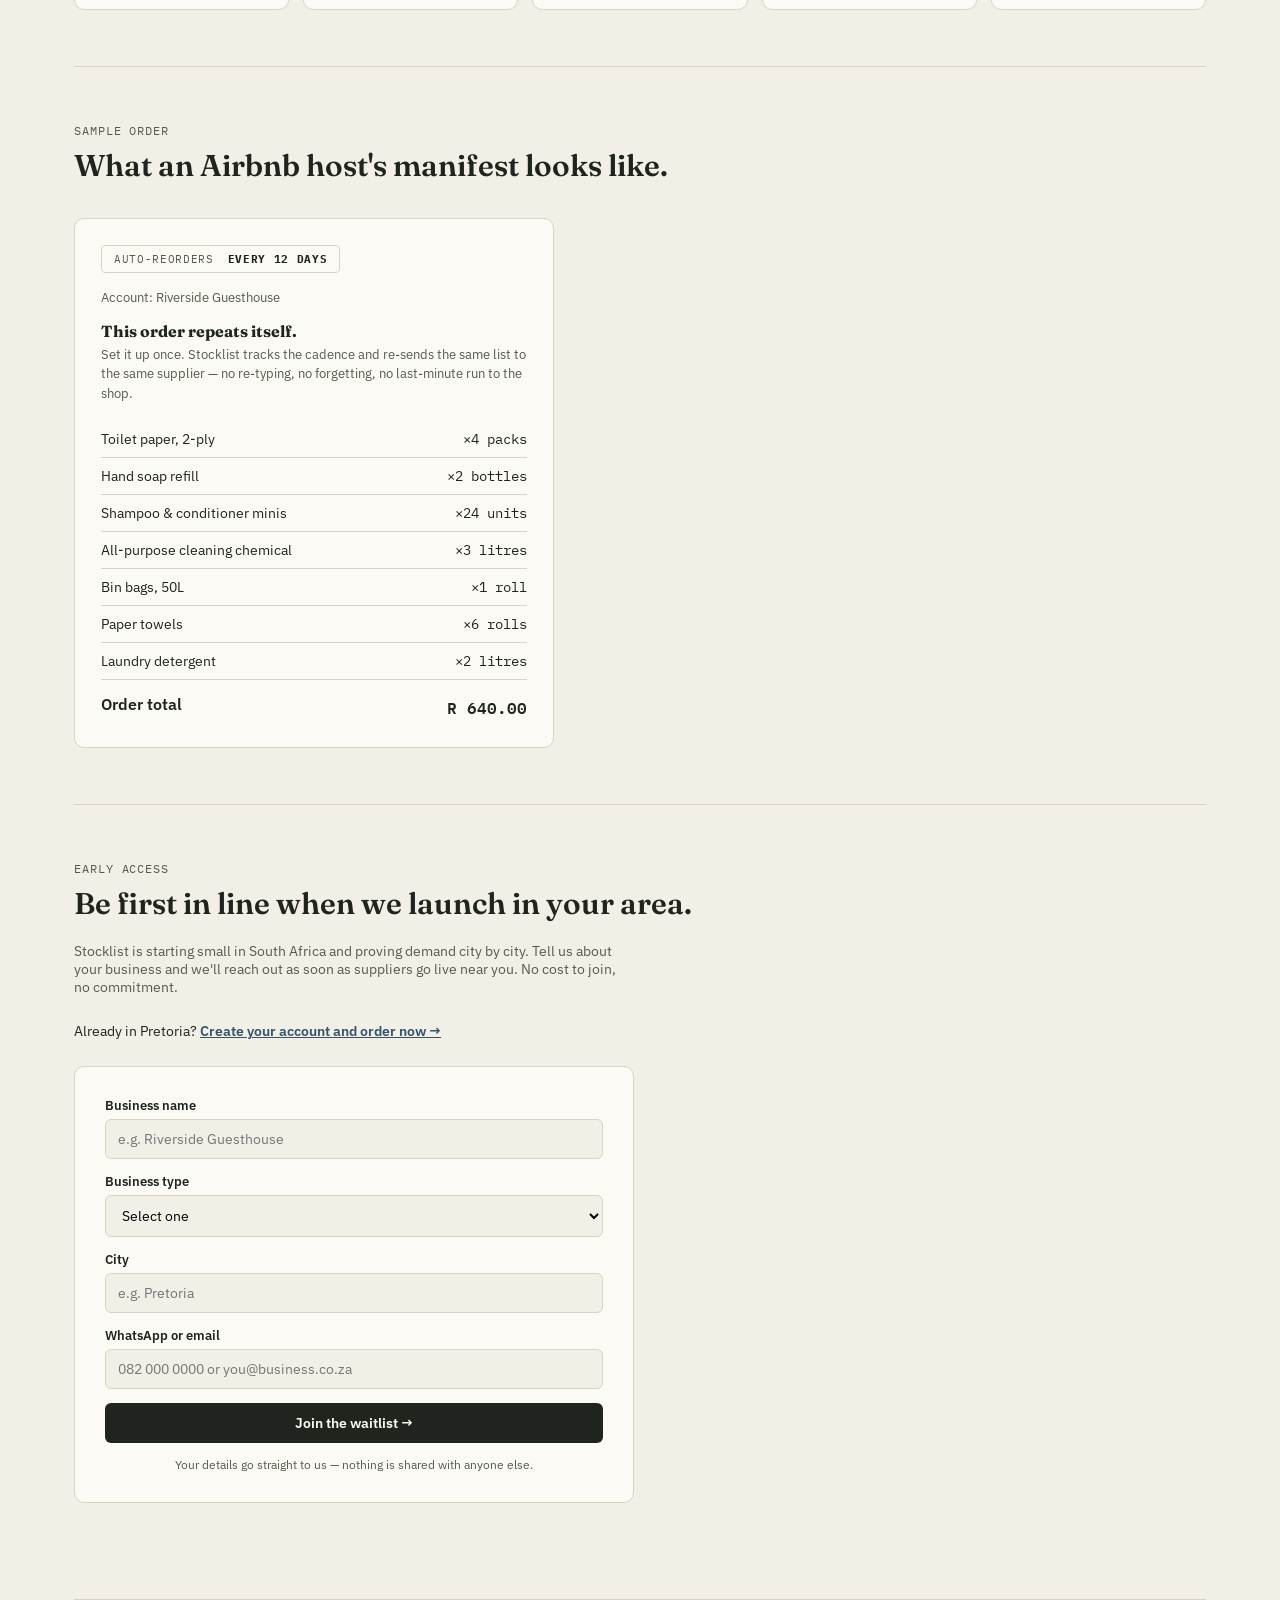
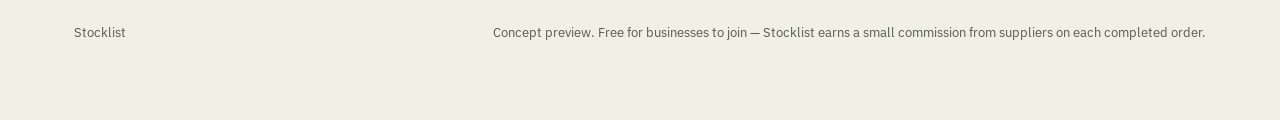
==== commit 37e85fe4: "Add files via upload" ====
--- a/index.html
+++ b/index.html
@@ -4,512 +4,158 @@
 <meta charset="UTF-8">
 <meta name="viewport" content="width=device-width, initial-scale=1.0">
 <title>Stocklist — Never place the same order twice</title>
-<link rel="preconnect" href="https://fonts.googleapis.com">
-<link href="https://fonts.googleapis.com/css2?family=Oswald:wght@400;500;600;700&family=IBM+Plex+Sans:wght@400;500;600&family=IBM+Plex+Mono:wght@400;500;600&display=swap" rel="stylesheet">
+<link rel="stylesheet" href="style.css">
 <style>
-  :root{
-    --ink:#141b22;
-    --ink-soft:#1c2530;
-    --paper:#f2ede1;
-    --paper-dim:#e7e0cf;
-    --orange:#e0590c;
-    --green:#4c7a3d;
-    --stamp-red:#a8362a;
-    --muted:#8b93a0;
-    --line:#33404d;
-    --display: 'Oswald', sans-serif;
-    --body: 'IBM Plex Sans', sans-serif;
-    --mono: 'IBM Plex Mono', monospace;
-  }
-  *{box-sizing:border-box; margin:0; padding:0;}
-  html{scroll-behavior:smooth;}
-  body{
-    background:var(--ink);
-    color:var(--paper);
-    font-family:var(--body);
-    -webkit-font-smoothing:antialiased;
-    overflow-x:hidden;
-  }
-  a{color:inherit;}
-  @media (prefers-reduced-motion: reduce){
-    *{animation-duration:0.01ms !important; animation-iteration-count:1 !important; transition-duration:0.01ms !important; scroll-behavior:auto !important;}
+  .hero{padding:50px 0 60px;}
+  .hero h1{font-size:52px;font-weight:600;line-height:1.05;letter-spacing:-0.01em;margin:18px 0 20px;max-width:780px;}
+  .hero h1 em{font-style:italic;color:var(--clay);}
+  .hero p.lede{font-size:17px;color:var(--ink-soft);max-width:560px;line-height:1.55;margin:0 0 28px;}
+  .cta-row{display:flex;gap:14px;flex-wrap:wrap;margin-bottom:36px;}
+  .chips{display:flex;gap:10px;flex-wrap:wrap;font-size:12.5px;}
+  .chip{background:var(--paper-raised);border:1px solid var(--line);border-radius:20px;padding:6px 14px;color:var(--ink-soft);}
+
+  section{padding:56px 0;border-top:1px solid var(--line);}
+  .eyebrow{font-family:'IBM Plex Mono',monospace;font-size:11.5px;letter-spacing:0.08em;text-transform:uppercase;color:var(--ink-soft);margin-bottom:10px;}
+  .section-title{font-size:30px;font-weight:600;max-width:620px;margin:0 0 34px;line-height:1.2;}
+
+  .steps{display:grid;grid-template-columns:repeat(4,1fr);gap:18px;}
+  .step{background:var(--paper-raised);border:1px solid var(--line);border-radius:var(--radius);padding:20px;}
+  .step .no{font-family:'IBM Plex Mono',monospace;color:var(--ink-soft);font-size:11.5px;margin-bottom:10px;}
+  .step h4{margin:0 0 8px;font-family:'Fraunces',serif;font-size:16.5px;}
+  .step p{margin:0;font-size:13.5px;color:var(--ink-soft);line-height:1.5;}
+
+  .commission-row{display:grid;grid-template-columns:repeat(3,1fr);gap:18px;margin-top:32px;}
+  .commission-card{background:var(--ink);color:var(--paper-raised);border-radius:var(--radius);padding:22px;}
+  .commission-card .big{font-family:'IBM Plex Mono',monospace;font-size:28px;font-weight:600;color:#EFC77E;}
+  .commission-card .lbl{font-size:11.5px;color:#C9C4AE;text-transform:uppercase;letter-spacing:0.05em;margin-top:8px;}
+
+  .industry-grid{display:grid;grid-template-columns:repeat(5,1fr);gap:14px;}
+  .ind-card{background:var(--paper-raised);border:1px solid var(--line);border-radius:var(--radius);padding:18px;}
+  .ind-card .tag{font-family:'IBM Plex Mono',monospace;font-size:10px;color:var(--ink-soft);letter-spacing:0.04em;margin-bottom:10px;}
+  .ind-card h4{margin:0 0 10px;font-family:'Fraunces',serif;font-size:15.5px;}
+  .ind-card ul{margin:0;padding-left:16px;font-size:12.5px;color:var(--ink-soft);line-height:1.7;}
+
+  .manifest-card{background:var(--paper-raised);border:1px solid var(--line);border-radius:var(--radius);padding:26px;max-width:480px;}
+  .manifest-line{display:flex;justify-content:space-between;font-size:13.5px;padding:9px 0;border-bottom:1px solid var(--line);}
+  .manifest-line:last-of-type{border-bottom:none;}
+  .manifest-total{display:flex;justify-content:space-between;font-weight:600;font-size:16px;padding-top:14px;}
+
+  .waitlist-card{background:var(--paper-raised);border:1px solid var(--line);border-radius:var(--radius);padding:30px;max-width:560px;}
+  .field{margin-bottom:14px;}
+  .field label{font-size:12.5px;font-weight:600;display:block;margin-bottom:6px;}
+  .field input,.field select{
+    width:100%;padding:10px 12px;border:1px solid var(--line);border-radius:6px;
+    font-family:'IBM Plex Sans';font-size:14px;background:var(--paper);
   }
 
-  /* ---------- shared layout ---------- */
-  .wrap{max-width:1180px; margin:0 auto; padding:0 32px;}
-  section{padding:110px 0;}
-  @media (max-width:720px){ section{padding:70px 0;} .wrap{padding:0 20px;} }
-
-  .eyebrow{
-    font-family:var(--mono);
-    font-size:12.5px;
-    letter-spacing:0.14em;
-    text-transform:uppercase;
-    color:var(--orange);
-    display:flex; align-items:center; gap:10px;
-    margin-bottom:18px;
+  @media(max-width:900px){
+    .hero h1{font-size:36px;}
+    .steps,.industry-grid,.commission-row{grid-template-columns:1fr 1fr;}
   }
-  .eyebrow::before{content:""; width:22px; height:1px; background:var(--orange);}
-
-  h1,h2,h3{ font-family:var(--display); font-weight:600; text-transform:uppercase; letter-spacing:0.01em; line-height:1.05;}
-
-  /* ---------- nav ---------- */
-  header{
-    position:sticky; top:0; z-index:50;
-    background:rgba(20,27,34,0.92);
-    backdrop-filter:blur(6px);
-    border-bottom:1px solid var(--line);
-  }
-  nav{
-    max-width:1180px; margin:0 auto; padding:18px 32px;
-    display:flex; align-items:center; justify-content:space-between;
-  }
-  .brand{
-    font-family:var(--display); font-weight:700; font-size:22px; letter-spacing:0.02em;
-    text-transform:uppercase; display:flex; align-items:center; gap:10px;
-  }
-  .brand .dot{width:9px; height:9px; background:var(--orange); display:inline-block; border-radius:1px; transform:rotate(45deg);}
-  .navlinks{display:flex; gap:34px; font-size:14px; font-family:var(--mono);}
-  .navlinks a{text-decoration:none; color:var(--muted); transition:color .2s;}
-  .navlinks a:hover{color:var(--paper);}
-  .nav-cta{
-    font-family:var(--mono); font-size:13px; text-decoration:none;
-    background:var(--orange); color:var(--ink); padding:9px 18px;
-    border-radius:2px; font-weight:600; letter-spacing:0.02em;
-  }
-  @media (max-width:720px){ .navlinks{display:none;} }
-
-  /* ---------- hero ---------- */
-  .hero{padding:90px 0 60px; position:relative;}
-  .manifest-tag{
-    font-family:var(--mono); font-size:12.5px; color:var(--muted);
-    letter-spacing:0.1em; margin-bottom:28px; display:flex; gap:22px; flex-wrap:wrap;
-  }
-  .manifest-tag span b{color:var(--paper); font-weight:600;}
-  .hero h1{
-    font-size:clamp(40px, 6.4vw, 84px);
-    max-width:920px;
-    margin-bottom:26px;
-  }
-  .hero h1 em{ font-style:normal; color:var(--orange); }
-  .hero-sub{
-    font-size:18px; line-height:1.6; color:#c9cdd4; max-width:560px; margin-bottom:40px;
-  }
-  .hero-ctas{display:flex; gap:16px; flex-wrap:wrap; margin-bottom:70px;}
-  .btn-primary{
-    font-family:var(--mono); font-size:14px; text-decoration:none; font-weight:600;
-    background:var(--orange); color:var(--ink); padding:15px 26px; border-radius:2px;
-    letter-spacing:0.02em; border:1px solid var(--orange); transition:transform .15s ease;
-  }
-  .btn-primary:hover{transform:translateY(-2px);}
-  .btn-ghost{
-    font-family:var(--mono); font-size:14px; text-decoration:none; font-weight:500;
-    color:var(--paper); padding:15px 26px; border-radius:2px; border:1px solid var(--line);
-    transition:border-color .15s ease;
-  }
-  .btn-ghost:hover{border-color:var(--paper);}
-
-  /* conveyor strip */
-  .conveyor{
-    border-top:1px solid var(--line); border-bottom:1px solid var(--line);
-    padding:18px 0; overflow:hidden; position:relative;
-  }
-  .conveyor-track{
-    display:flex; gap:48px; white-space:nowrap;
-    font-family:var(--mono); font-size:13px; color:var(--muted);
-    animation: scroll-left 26s linear infinite;
-    width:max-content;
-  }
-  .conveyor-track span{display:flex; align-items:center; gap:10px;}
-  .conveyor-track span::before{content:"—"; color:var(--orange);}
-  @keyframes scroll-left{ from{transform:translateX(0);} to{transform:translateX(-50%);} }
-
-  /* ---------- how it works ---------- */
-  .flow-diagram{
-    display:flex; align-items:center; justify-content:space-between;
-    margin-top:56px; position:relative; flex-wrap:wrap; gap:20px;
-  }
-  .flow-node{
-    background:var(--paper); color:var(--ink); padding:22px 20px;
-    width:210px; border-radius:2px; position:relative; z-index:2;
-  }
-  .flow-node .fn-label{font-family:var(--mono); font-size:11px; letter-spacing:0.1em; text-transform:uppercase; color:var(--stamp-red); margin-bottom:8px;}
-  .flow-node .fn-title{font-family:var(--display); font-size:19px; text-transform:uppercase; margin-bottom:6px;}
-  .flow-node .fn-sub{font-size:13px; color:#4a4f57; line-height:1.4;}
-  .flow-node.accent{background:var(--orange);}
-  .flow-node.accent .fn-label{color:var(--ink);}
-  .flow-line{
-    flex:1; min-width:36px; height:1px; background:repeating-linear-gradient(to right, var(--muted) 0 6px, transparent 6px 12px);
-    position:relative; top:0;
-  }
-  @media (max-width:900px){
-    .flow-diagram{flex-direction:column; align-items:flex-start;}
-    .flow-line{width:1px; height:36px; background:repeating-linear-gradient(to bottom, var(--muted) 0 6px, transparent 6px 12px);}
-  }
-  .commission-note{
-    margin-top:44px; font-family:var(--mono); font-size:13.5px; color:var(--muted);
-    border-left:2px solid var(--orange); padding-left:18px; max-width:640px; line-height:1.7;
-  }
-  .commission-note b{color:var(--paper); font-weight:600;}
-
-  /* ---------- industries ---------- */
-  .industry-grid{
-    display:grid; grid-template-columns:repeat(auto-fit, minmax(250px,1fr));
-    gap:1px; background:var(--line); margin-top:50px; border:1px solid var(--line);
-  }
-  .bin{
-    background:var(--ink-soft); padding:30px 26px; transition:background .2s ease;
-  }
-  .bin:hover{background:#232e39;}
-  .bin .bin-sku{font-family:var(--mono); font-size:11px; color:var(--orange); letter-spacing:0.08em; margin-bottom:14px;}
-  .bin h3{font-size:20px; margin-bottom:12px;}
-  .bin ul{list-style:none; font-size:13.5px; color:var(--muted); line-height:1.9;}
-  .bin ul li::before{content:"· "; color:var(--orange);}
-
-  /* ---------- signature: manifest checklist ---------- */
-  .manifest-signature{
-    margin-top:56px; display:grid; grid-template-columns:1fr 1.2fr; gap:0;
-    background:var(--paper); color:var(--ink); border-radius:3px; overflow:hidden;
-  }
-  @media (max-width:840px){ .manifest-signature{grid-template-columns:1fr;} }
-  .manifest-left{
-    padding:40px 36px; border-right:1px dashed #cfc6ab; position:relative;
-  }
-  @media (max-width:840px){ .manifest-left{border-right:none; border-bottom:1px dashed #cfc6ab;} }
-  .stamp{
-    position:absolute; top:32px; right:28px;
-    border:2px solid var(--stamp-red); color:var(--stamp-red);
-    font-family:var(--mono); font-weight:600; font-size:11px;
-    padding:6px 10px; letter-spacing:0.06em; transform:rotate(6deg);
-    border-radius:3px; text-transform:uppercase;
-  }
-  @media (max-width:520px){ .stamp{position:static; display:inline-block; transform:none; margin-top:16px;} }
-  .manifest-left .ml-eyebrow{font-family:var(--mono); font-size:11.5px; letter-spacing:0.1em; text-transform:uppercase; color:var(--stamp-red); margin-bottom:10px;}
-  .manifest-left h3{font-size:26px; color:var(--ink); max-width:280px; margin-bottom:14px;}
-  .manifest-left p{font-size:14px; color:#5a5f66; line-height:1.65; max-width:300px;}
-  .manifest-right{padding:36px;}
-  .m-row{
-    display:flex; align-items:center; justify-content:space-between;
-    padding:13px 0; border-bottom:1px solid #ddd4b9;
-    font-family:var(--body); font-size:14.5px;
-  }
-  .m-row:last-of-type{border-bottom:none;}
-  .m-left{display:flex; align-items:center; gap:14px;}
-  .m-check{
-    width:18px; height:18px; border:1.5px solid var(--green); border-radius:2px;
-    display:flex; align-items:center; justify-content:center; flex-shrink:0;
-  }
-  .m-check::after{content:"✓"; color:var(--green); font-size:12px; font-weight:700;}
-  .m-name{color:var(--ink); font-weight:500;}
-  .m-qty{font-family:var(--mono); font-size:12.5px; color:#7c8188;}
-  .m-total{
-    display:flex; justify-content:space-between; align-items:center;
-    margin-top:18px; padding-top:18px; border-top:2px solid var(--ink);
-    font-family:var(--mono); font-size:14px;
-  }
-  .m-total b{font-family:var(--display); font-size:20px; letter-spacing:0.02em;}
-
-  /* ---------- proof / numbers ---------- */
-  .numbers{
-    display:grid; grid-template-columns:repeat(3,1fr); gap:1px;
-    background:var(--line); border:1px solid var(--line); margin-top:50px;
-  }
-  @media (max-width:700px){ .numbers{grid-template-columns:1fr;} }
-  .num-cell{background:var(--ink); padding:34px 28px;}
-  .num-cell .n-val{font-family:var(--display); font-size:42px; color:var(--orange);}
-  .num-cell .n-label{font-family:var(--mono); font-size:12.5px; color:var(--muted); margin-top:8px; letter-spacing:0.03em;}
-
-  /* ---------- CTA / waitlist ---------- */
-  .cta-section{
-    background:var(--paper); color:var(--ink); border-radius:3px; padding:60px 50px;
-    margin-top:0; position:relative; overflow:hidden;
-  }
-  @media (max-width:640px){ .cta-section{padding:40px 26px;} }
-  .cta-grid{display:grid; grid-template-columns:1fr 1fr; gap:60px; align-items:flex-start;}
-  @media (max-width:840px){ .cta-grid{grid-template-columns:1fr; gap:30px;} }
-  .cta-section h2{font-size:clamp(28px,4vw,42px); color:var(--ink); max-width:420px; margin-bottom:16px;}
-  .cta-section p{color:#565b62; font-size:15px; line-height:1.65; max-width:400px;}
-  form{display:flex; flex-direction:column; gap:14px;}
-  .field-row{display:grid; grid-template-columns:1fr 1fr; gap:14px;}
-  @media (max-width:520px){ .field-row{grid-template-columns:1fr;} }
-  label{font-family:var(--mono); font-size:11px; text-transform:uppercase; letter-spacing:0.08em; color:#6a6f76; margin-bottom:6px; display:block;}
-  input, select{
-    width:100%; padding:12px 14px; border:1px solid #cfc6ab; border-radius:2px;
-    background:#fbf9f2; font-family:var(--body); font-size:14.5px; color:var(--ink);
-  }
-  input:focus, select:focus{outline:2px solid var(--orange); outline-offset:1px; border-color:var(--orange);}
-  .submit-btn{
-    margin-top:6px; font-family:var(--mono); font-weight:600; font-size:14px;
-    background:var(--ink); color:var(--paper); border:none; padding:15px 24px;
-    border-radius:2px; cursor:pointer; letter-spacing:0.02em; transition:background .15s;
-  }
-  .submit-btn:hover{background:var(--ink-soft);}
-  .form-note{font-family:var(--mono); font-size:11.5px; color:#8a8f96; margin-top:2px;}
-  .success-msg{
-    display:none; background:#e9f0e4; border:1px solid var(--green); color:#2f4d26;
-    padding:18px 20px; border-radius:2px; font-size:14px; line-height:1.6;
-  }
-  .success-msg b{font-family:var(--display); text-transform:uppercase; letter-spacing:0.02em;}
-
-  /* ---------- footer ---------- */
-  footer{border-top:1px solid var(--line); padding:44px 0; }
-  .footer-inner{display:flex; justify-content:space-between; align-items:center; flex-wrap:wrap; gap:16px;}
-  footer .brand{font-size:17px;}
-  footer p{font-family:var(--mono); font-size:12px; color:var(--muted); max-width:460px; line-height:1.7;}
-
-  /* fade-in on scroll */
-  .reveal{opacity:0; transform:translateY(18px); transition:opacity .6s ease, transform .6s ease;}
-  .reveal.in{opacity:1; transform:translateY(0);}
 </style>
 </head>
 <body>
+<div class="wrap">
 
-<header>
-  <nav>
-    <div class="brand"><span class="dot"></span>Stocklist</div>
-    <div class="navlinks">
+  <nav class="site-nav">
+    <a class="brand" href="index.html">Stocklist</a>
+    <div class="links">
       <a href="catalogue.html">Order supplies</a>
       <a href="#industries">Who it's for</a>
       <a href="track.html">Track order</a>
       <a href="supplier-dashboard.html">Supplier dashboard</a>
-      <a href="login.html" id="nav-auth-link">Log in</a>
+      <a href="login.html">Log in</a>
     </div>
-    <a class="nav-cta" href="catalogue.html">Place an order</a>
+    <a class="btn btn-primary" href="catalogue.html">Place an order</a>
   </nav>
-</header>
 
-<section class="hero">
-  <div class="wrap">
-    <div class="manifest-tag">
-      <span>MANIFEST NO. <b>0417</b></span>
-      <span>ORIGIN <b>PRETORIA, ZA</b></span>
-      <span>STATUS <b style="color:var(--green)">RECURRING</b></span>
+  <div class="hero">
+    <div class="stamp-tag">
+      MANIFEST NO. <b>0417</b> &nbsp;·&nbsp; ORIGIN <b>PRETORIA, ZA</b> &nbsp;·&nbsp; STATUS <b>RECURRING</b>
     </div>
     <h1>Never place the <em>same order</em> twice.</h1>
-    <p class="hero-sub">Stocklist connects South African salons, guesthouses, restaurants, offices and building sites to local suppliers — so the toilet paper, soap and bin bags just keep arriving, on schedule, without another Tuesday spent restocking.</p>
-    <div class="hero-ctas">
-      <a class="btn-primary" href="catalogue.html">Place an order →</a>
-      <a class="btn-ghost" href="#how">See how it works</a>
+    <p class="lede">Stocklist connects South African salons, guesthouses, restaurants, offices and building sites to local suppliers — so the toilet paper, soap and bin bags just keep arriving, on schedule, without another Tuesday spent restocking.</p>
+    <div class="cta-row">
+      <a class="btn btn-primary" href="catalogue.html">Place an order →</a>
+      <a class="btn btn-secondary" href="#how">See how it works</a>
+    </div>
+    <div class="chips">
+      <span class="chip">Toilet paper</span><span class="chip">Hand soap</span><span class="chip">Cleaning chemicals</span>
+      <span class="chip">Bin liners</span><span class="chip">Paper towels</span><span class="chip">Laundry detergent</span>
+      <span class="chip">Shampoo &amp; amenities</span>
     </div>
   </div>
-  <div class="conveyor">
-    <div class="conveyor-track" id="conveyorTrack">
-      <span>Toilet paper</span><span>Hand soap</span><span>Cleaning chemicals</span><span>Bin liners</span><span>Paper towels</span><span>Laundry detergent</span><span>Shampoo & amenities</span>
-      <span>Toilet paper</span><span>Hand soap</span><span>Cleaning chemicals</span><span>Bin liners</span><span>Paper towels</span><span>Laundry detergent</span><span>Shampoo & amenities</span>
+
+  <section id="how">
+    <div class="eyebrow">How it works</div>
+    <h2 class="section-title">One order in. One supplier out. No warehouse in between.</h2>
+    <div class="steps">
+      <div class="step"><div class="no">STEP 01 · CUSTOMER</div><h4>Place the order</h4><p>A salon, host or site places a recurring order in minutes.</p></div>
+      <div class="step"><div class="no">STEP 02 · STOCKLIST</div><h4>We route it</h4><p>Routes the order, handles payment, takes a commission.</p></div>
+      <div class="step"><div class="no">STEP 03 · SUPPLIER</div><h4>Local fulfilment</h4><p>Picks, packs and delivers from stock they already hold.</p></div>
+      <div class="step"><div class="no">STEP 04 · CUSTOMER</div><h4>It repeats itself</h4><p>Receives the delivery. Next order is already scheduled.</p></div>
     </div>
-  </div>
-</section>
+    <p style="max-width:640px;font-size:13.5px;color:var(--ink-soft);margin-top:24px;line-height:1.6;">No warehouse, no stockholding, no delivery fleet to start. Stocklist is the ordering layer — suppliers who already stock these goods fulfil through their own channels. We earn a commission on every transaction, so growth comes from repeat orders, not new inventory.</p>
+    <div class="commission-row">
+      <div class="commission-card"><div class="big">10%</div><div class="lbl">Typical platform commission</div></div>
+      <div class="commission-card"><div class="big">R10K</div><div class="lbl">Revenue from 100 orders at R1,000</div></div>
+      <div class="commission-card"><div class="big">R100K</div><div class="lbl">Revenue from 1,000 orders at R1,000</div></div>
+    </div>
+  </section>
 
-<section id="how">
-  <div class="wrap reveal">
-    <div class="eyebrow">How it works</div>
-    <h2 style="font-size:clamp(28px,4vw,44px); max-width:640px;">One order in. One supplier out. No warehouse in between.</h2>
-    <div class="flow-diagram">
-      <div class="flow-node">
-        <div class="fn-label">Step 01</div>
-        <div class="fn-title">Customer</div>
-        <div class="fn-sub">A salon, host or site places a recurring order in minutes.</div>
+  <section id="industries">
+    <div class="eyebrow">Who it's for</div>
+    <h2 class="section-title">Every business that runs out of the same things, on repeat.</h2>
+    <div class="industry-grid">
+      <div class="ind-card"><div class="tag">BIN / AIRBNB-01</div><h4>Airbnb &amp; guesthouses</h4><ul><li>Toilet paper &amp; tissues</li><li>Soap &amp; shampoo minis</li><li>Laundry detergent</li><li>Bin bags</li></ul></div>
+      <div class="ind-card"><div class="tag">BIN / SALON-02</div><h4>Salons &amp; barbers</h4><ul><li>Towels &amp; capes</li><li>Disinfectant &amp; sanitiser</li><li>Gloves &amp; consumables</li><li>Paper towels</li></ul></div>
+      <div class="ind-card"><div class="tag">BIN / FOOD-03</div><h4>Restaurants &amp; cafés</h4><ul><li>Cleaning chemicals</li><li>Dish soap &amp; degreaser</li><li>Napkins &amp; takeaway ware</li><li>Bin liners</li></ul></div>
+      <div class="ind-card"><div class="tag">BIN / OFFICE-04</div><h4>Offices</h4><ul><li>Toilet paper &amp; soap</li><li>Coffee &amp; tea supplies</li><li>Hand sanitiser</li><li>Cleaning supplies</li></ul></div>
+      <div class="ind-card"><div class="tag">BIN / SITE-05</div><h4>Construction sites</h4><ul><li>PPE consumables</li><li>Site toilet supplies</li><li>Cleaning chemicals</li><li>Bin bags</li></ul></div>
+    </div>
+  </section>
+
+  <section>
+    <div class="eyebrow">Sample order</div>
+    <h2 class="section-title">What an Airbnb host's manifest looks like.</h2>
+    <div class="manifest-card">
+      <div class="stamp-tag" style="margin-bottom:16px;">AUTO-REORDERS <b>EVERY 12 DAYS</b></div>
+      <div style="font-size:12.5px;color:var(--ink-soft);margin-bottom:16px;">Account: Riverside Guesthouse</div>
+      <h4 style="margin:0 0 4px;font-family:'Fraunces',serif;">This order repeats itself.</h4>
+      <p style="font-size:13px;color:var(--ink-soft);margin:0 0 18px;line-height:1.5;">Set it up once. Stocklist tracks the cadence and re-sends the same list to the same supplier — no re-typing, no forgetting, no last-minute run to the shop.</p>
+      <div class="manifest-line"><span>Toilet paper, 2-ply</span><span class="mono">×4 packs</span></div>
+      <div class="manifest-line"><span>Hand soap refill</span><span class="mono">×2 bottles</span></div>
+      <div class="manifest-line"><span>Shampoo &amp; conditioner minis</span><span class="mono">×24 units</span></div>
+      <div class="manifest-line"><span>All-purpose cleaning chemical</span><span class="mono">×3 litres</span></div>
+      <div class="manifest-line"><span>Bin bags, 50L</span><span class="mono">×1 roll</span></div>
+      <div class="manifest-line"><span>Paper towels</span><span class="mono">×6 rolls</span></div>
+      <div class="manifest-line"><span>Laundry detergent</span><span class="mono">×2 litres</span></div>
+      <div class="manifest-total"><span>Order total</span><span class="mono">R 640.00</span></div>
+    </div>
+  </section>
+
+  <section>
+    <div class="eyebrow">Early access</div>
+    <h2 class="section-title">Be first in line when we launch in your area.</h2>
+    <p style="max-width:560px;font-size:14px;color:var(--ink-soft);margin:-14px 0 26px;">Stocklist is starting small in South Africa and proving demand city by city. Tell us about your business and we'll reach out as soon as suppliers go live near you. No cost to join, no commitment.</p>
+    <p style="font-size:13.5px;margin-bottom:26px;">Already in Pretoria? <a href="signup.html" style="color:var(--slate);font-weight:600;">Create your account and order now →</a></p>
+    <div class="waitlist-card">
+      <div class="field"><label>Business name</label><input type="text" placeholder="e.g. Riverside Guesthouse"></div>
+      <div class="field"><label>Business type</label>
+        <select><option>Select one</option><option>Airbnb / guesthouse</option><option>Salon / barber</option><option>Restaurant / café</option><option>Office</option><option>Construction site</option><option>Other</option></select>
       </div>
-      <div class="flow-line"></div>
-      <div class="flow-node accent">
-        <div class="fn-label">Step 02</div>
-        <div class="fn-title">Stocklist</div>
-        <div class="fn-sub">Routes the order, handles payment, takes a commission.</div>
-      </div>
-      <div class="flow-line"></div>
-      <div class="flow-node">
-        <div class="fn-label">Step 03</div>
-        <div class="fn-title">Local supplier</div>
-        <div class="fn-sub">Picks, packs and delivers from stock they already hold.</div>
-      </div>
-      <div class="flow-line"></div>
-      <div class="flow-node">
-        <div class="fn-label">Step 04</div>
-        <div class="fn-title">Customer</div>
-        <div class="fn-sub">Receives the delivery. Next order is already scheduled.</div>
-      </div>
+      <div class="field"><label>City</label><input type="text" placeholder="e.g. Pretoria"></div>
+      <div class="field"><label>WhatsApp or email</label><input type="text" placeholder="082 000 0000 or you@business.co.za"></div>
+      <button class="btn btn-primary" style="width:100%;">Join the waitlist →</button>
+      <p style="font-size:11.5px;color:var(--ink-soft);margin:14px 0 0;text-align:center;">Your details go straight to us — nothing is shared with anyone else.</p>
     </div>
-    <p class="commission-note">No warehouse, no stockholding, no delivery fleet to start. Stocklist is the ordering layer — suppliers who already stock these goods fulfil through their own channels. <b>We earn a commission on every transaction</b>, so growth comes from repeat orders, not new inventory.</p>
+  </section>
 
-    <div class="numbers">
-      <div class="num-cell"><div class="n-val">10%</div><div class="n-label">TYPICAL PLATFORM COMMISSION</div></div>
-      <div class="num-cell"><div class="n-val">R10K</div><div class="n-label">REVENUE FROM 100 ORDERS AT R1,000</div></div>
-      <div class="num-cell"><div class="n-val">R100K</div><div class="n-label">REVENUE FROM 1,000 ORDERS AT R1,000</div></div>
-    </div>
-  </div>
-</section>
+  <footer>
+    <span>Stocklist</span>
+    <span>Concept preview. Free for businesses to join — Stocklist earns a small commission from suppliers on each completed order.</span>
+  </footer>
 
-<section id="industries">
-  <div class="wrap reveal">
-    <div class="eyebrow">Who it's for</div>
-    <h2 style="font-size:clamp(28px,4vw,44px); max-width:640px;">Every business that runs out of the same things, on repeat.</h2>
-    <div class="industry-grid">
-      <div class="bin">
-        <div class="bin-sku">BIN / AIRBNB-01</div>
-        <h3>Airbnb & guesthouses</h3>
-        <ul><li>Toilet paper & tissues</li><li>Soap & shampoo minis</li><li>Laundry detergent</li><li>Bin bags</li></ul>
-      </div>
-      <div class="bin">
-        <div class="bin-sku">BIN / SALON-02</div>
-        <h3>Salons & barbers</h3>
-        <ul><li>Towels & capes</li><li>Disinfectant & sanitiser</li><li>Gloves & consumables</li><li>Paper towels</li></ul>
-      </div>
-      <div class="bin">
-        <div class="bin-sku">BIN / FOOD-03</div>
-        <h3>Restaurants & cafés</h3>
-        <ul><li>Cleaning chemicals</li><li>Dish soap & degreaser</li><li>Napkins & takeaway ware</li><li>Bin liners</li></ul>
-      </div>
-      <div class="bin">
-        <div class="bin-sku">BIN / OFFICE-04</div>
-        <h3>Offices</h3>
-        <ul><li>Toilet paper & soap</li><li>Coffee & tea supplies</li><li>Hand sanitiser</li><li>Cleaning supplies</li></ul>
-      </div>
-      <div class="bin">
-        <div class="bin-sku">BIN / SITE-05</div>
-        <h3>Construction sites</h3>
-        <ul><li>PPE consumables</li><li>Site toilet supplies</li><li>Cleaning chemicals</li><li>Bin bags</li></ul>
-      </div>
-    </div>
-  </div>
-</section>
-
-<section id="manifest">
-  <div class="wrap reveal">
-    <div class="eyebrow">Sample order</div>
-    <h2 style="font-size:clamp(28px,4vw,44px); max-width:640px;">What an Airbnb host's manifest looks like.</h2>
-    <div class="manifest-signature">
-      <div class="manifest-left">
-        <div class="stamp">Auto-reorders<br>every 12 days</div>
-        <div class="ml-eyebrow">Account: Riverside Guesthouse</div>
-        <h3>This order repeats itself.</h3>
-        <p>Set it up once. Stocklist tracks the cadence and re-sends the same list to the same supplier — no re-typing, no forgetting, no last-minute run to the shop.</p>
-      </div>
-      <div class="manifest-right">
-        <div class="m-row"><div class="m-left"><div class="m-check"></div><div class="m-name">Toilet paper, 2-ply</div></div><div class="m-qty">×4 packs</div></div>
-        <div class="m-row"><div class="m-left"><div class="m-check"></div><div class="m-name">Hand soap refill</div></div><div class="m-qty">×2 bottles</div></div>
-        <div class="m-row"><div class="m-left"><div class="m-check"></div><div class="m-name">Shampoo & conditioner minis</div></div><div class="m-qty">×24 units</div></div>
-        <div class="m-row"><div class="m-left"><div class="m-check"></div><div class="m-name">All-purpose cleaning chemical</div></div><div class="m-qty">×3 litres</div></div>
-        <div class="m-row"><div class="m-left"><div class="m-check"></div><div class="m-name">Bin bags, 50L</div></div><div class="m-qty">×1 roll</div></div>
-        <div class="m-row"><div class="m-left"><div class="m-check"></div><div class="m-name">Paper towels</div></div><div class="m-qty">×6 rolls</div></div>
-        <div class="m-row"><div class="m-left"><div class="m-check"></div><div class="m-name">Laundry detergent</div></div><div class="m-qty">×2 litres</div></div>
-        <div class="m-total"><span>Order total</span><b>R 640.00</b></div>
-      </div>
-    </div>
-  </div>
-</section>
-
-<section id="join">
-  <div class="wrap reveal">
-    <div class="cta-section">
-      <div class="cta-grid">
-        <div>
-          <div class="eyebrow" style="color:var(--stamp-red);">Early access</div>
-          <h2>Be first in line when we launch in your area.</h2>
-          <p>Stocklist is starting small in South Africa and proving demand city by city. Tell us about your business and we'll reach out as soon as suppliers go live near you. No cost to join, no commitment.</p>
-          <p style="margin-top:18px; font-size:14px;">Already in Pretoria? <a href="signup.html" style="color:var(--orange); font-weight:600;">Create your account and order now →</a></p>
-        </div>
-        <div>
-          <form id="waitlistForm" action="https://formspree.io/f/xnpazzyg" method="POST">
-            <div class="field-row">
-              <div>
-                <label for="bizname">Business name</label>
-                <input id="bizname" name="business_name" type="text" placeholder="Riverside Guesthouse" required>
-              </div>
-              <div>
-                <label for="biztype">Business type</label>
-                <select id="biztype" name="business_type" required>
-                  <option value="" disabled selected>Select one</option>
-                  <option>Airbnb / guesthouse</option>
-                  <option>Salon / barber</option>
-                  <option>Restaurant / café</option>
-                  <option>Office</option>
-                  <option>Construction site</option>
-                  <option>Other</option>
-                </select>
-              </div>
-            </div>
-            <div class="field-row">
-              <div>
-                <label for="city">City</label>
-                <input id="city" name="city" type="text" placeholder="Pretoria" required>
-              </div>
-              <div>
-                <label for="contact">WhatsApp or email</label>
-                <input id="contact" name="contact" type="text" placeholder="082 000 0000" required>
-              </div>
-            </div>
-            <button type="submit" class="submit-btn" id="submitBtn">Join the waitlist →</button>
-            <p class="form-note" id="formNote">Your details go straight to us — nothing is shared with anyone else.</p>
-          </form>
-          <div class="success-msg" id="successMsg">
-            <b>You're on the list.</b><br>Thanks — we'll be in touch as soon as suppliers are live in your area.
-          </div>
-          <div class="success-msg" id="errorMsg" style="border-color:var(--stamp-red); background:#f3e4e1; color:#6b2119; display:none;">
-            <b>Something went wrong.</b><br>Please try again, or reach us directly via WhatsApp.
-          </div>
-        </div>
-      </div>
-    </div>
-  </div>
-</section>
-
-<footer>
-  <div class="wrap footer-inner">
-    <div class="brand"><span class="dot"></span>Stocklist</div>
-    <p>Concept preview. Free for businesses to join — Stocklist earns a small commission from suppliers on each completed order.</p>
-  </div>
-</footer>
-
-<script>
-  // reveal on scroll
-  const revealEls = document.querySelectorAll('.reveal');
-  const io = new IntersectionObserver((entries)=>{
-    entries.forEach(e=>{ if(e.isIntersecting){ e.target.classList.add('in'); io.unobserve(e.target); } });
-  }, {threshold:0.12});
-  revealEls.forEach(el=>io.observe(el));
-
-  // waitlist form — submits to Formspree
-  const form = document.getElementById('waitlistForm');
-  const success = document.getElementById('successMsg');
-  const errorMsg = document.getElementById('errorMsg');
-  const submitBtn = document.getElementById('submitBtn');
-
-  form.addEventListener('submit', async function(e){
-    e.preventDefault();
-    errorMsg.style.display = 'none';
-    submitBtn.disabled = true;
-    submitBtn.textContent = 'Sending…';
-
-    try{
-      const response = await fetch(form.action, {
-        method: 'POST',
-        body: new FormData(form),
-        headers: { 'Accept': 'application/json' }
-      });
-
-      if(response.ok){
-        form.style.display = 'none';
-        success.style.display = 'block';
-      } else {
-        throw new Error('Submission failed');
-      }
-    } catch(err){
-      errorMsg.style.display = 'block';
-      submitBtn.disabled = false;
-      submitBtn.textContent = 'Join the waitlist →';
-    }
-  });
-
-  // reflect logged-in state in the nav, if a Stocklist account exists in this browser
-  try {
-    const session = JSON.parse(localStorage.getItem("sl_session") || "null");
-    const authLink = document.getElementById("nav-auth-link");
-    if (session && authLink) {
-      authLink.textContent = session.type === "supplier" ? "Supplier dashboard" : "Dashboard";
-      authLink.href = session.type === "supplier" ? "supplier-dashboard.html" : "dashboard.html";
-    }
-  } catch (e) {}
-</script>
-
+</div>
 </body>
 </html>
--- a/style.css
+++ b/style.css
@@ -0,0 +1,238 @@
+/* ============================================================
+   STOCKLIST — shared design system
+   "Freight manifest / stockroom ledger" visual language
+   ============================================================ */
+
+@import url('https://fonts.googleapis.com/css2?family=Fraunces:opsz,wght@9..144,500;9..144,600;9..144,700&family=IBM+Plex+Sans:wght@400;500;600&family=IBM+Plex+Mono:wght@400;500;600&display=swap');
+
+:root{
+  --paper: #F1EFE6;
+  --paper-raised: #FBFAF4;
+  --ink: #20241F;
+  --ink-soft: #565B4F;
+  --line: #D8D4C4;
+  --green: #3F6B4A;
+  --green-soft: #E4EBE1;
+  --amber: #B4791C;
+  --amber-soft: #F3E5C8;
+  --clay: #B0472E;
+  --clay-soft: #F2DCD3;
+  --slate: #35526B;
+  --slate-soft: #DFE6EC;
+  --radius: 10px;
+  --shadow: 0 1px 0 rgba(32,36,31,0.05), 0 2px 8px rgba(32,36,31,0.04);
+}
+*{box-sizing:border-box;}
+html{scroll-behavior:smooth;}
+body{
+  margin:0;
+  background:var(--paper);
+  color:var(--ink);
+  font-family:'IBM Plex Sans', sans-serif;
+  -webkit-font-smoothing:antialiased;
+}
+a{color:inherit;}
+.wrap{max-width:1180px;margin:0 auto;padding:28px 24px 80px;}
+.mono{font-family:'IBM Plex Mono', monospace;}
+
+/* ---------- topbar / nav (shared across app pages) ---------- */
+.topbar{
+  display:flex;align-items:baseline;justify-content:space-between;
+  border-bottom:2px solid var(--ink);
+  padding-bottom:14px;margin-bottom:26px;
+  flex-wrap:wrap;gap:10px;
+}
+.brand{font-family:'Fraunces', serif;font-weight:700;font-size:22px;letter-spacing:-0.01em;text-decoration:none;color:var(--ink);}
+.crumb{font-size:13px;color:var(--ink-soft);font-family:'IBM Plex Mono',monospace;}
+.crumb b{color:var(--ink);font-weight:600;}
+.nav-tabs{display:flex;gap:22px;margin-top:6px;flex-wrap:wrap;}
+.nav-tabs a{font-size:13px;color:var(--ink-soft);padding-bottom:10px;text-decoration:none;}
+.nav-tabs a.active{color:var(--ink);font-weight:600;border-bottom:2px solid var(--ink);}
+
+/* ---------- marketing nav (index page) ---------- */
+.site-nav{display:flex;align-items:center;justify-content:space-between;padding:20px 0;}
+.site-nav .links{display:flex;gap:28px;align-items:center;font-size:14px;}
+.site-nav .links a{text-decoration:none;color:var(--ink-soft);}
+.site-nav .links a:hover{color:var(--ink);}
+.btn{
+  display:inline-block;font-family:'IBM Plex Sans';font-weight:600;font-size:13.5px;
+  padding:11px 20px;border-radius:6px;cursor:pointer;text-decoration:none;border:none;
+}
+.btn-primary{background:var(--ink);color:var(--paper-raised);}
+.btn-primary:hover{filter:brightness(1.15);}
+.btn-secondary{background:transparent;color:var(--ink);border:1.5px solid var(--ink);}
+.btn-ghost{background:var(--amber-soft);color:#3A2A0D;}
+
+/* stamp / manifest tag, used everywhere as the site's signature element */
+.stamp-tag{
+  display:inline-flex;gap:14px;align-items:center;
+  font-family:'IBM Plex Mono',monospace;font-size:11px;letter-spacing:0.06em;
+  color:var(--ink-soft);text-transform:uppercase;
+  border:1px solid var(--line);border-radius:4px;
+  padding:6px 12px;background:var(--paper-raised);
+}
+.stamp-tag b{color:var(--ink);}
+
+h1,h2,h3{font-family:'Fraunces',serif;}
+
+/* ---------- generic card ---------- */
+.card{
+  background:var(--paper-raised);border:1px solid var(--line);border-radius:var(--radius);
+  padding:20px 22px;box-shadow:var(--shadow);
+}
+.card-head{display:flex;justify-content:space-between;align-items:center;margin-bottom:16px;flex-wrap:wrap;gap:8px;}
+.card-head h3{font-size:17px;font-weight:600;margin:0;}
+.card-head a{font-size:12.5px;color:var(--slate);text-decoration:none;font-weight:600;}
+
+/* ---------- attention hero (dashboards) ---------- */
+.attention{
+  background:var(--ink);color:var(--paper-raised);border-radius:var(--radius);
+  padding:26px 28px;margin-bottom:22px;
+  display:flex;justify-content:space-between;gap:24px;flex-wrap:wrap;
+  position:relative;overflow:hidden;
+}
+.attention::before{
+  content:"";position:absolute;top:-40px;right:-40px;width:180px;height:180px;
+  border-radius:50%;background:radial-gradient(circle, rgba(243,229,200,0.14), transparent 70%);
+}
+.attention-left{max-width:520px;}
+.attention-eyebrow{font-family:'IBM Plex Mono',monospace;font-size:11.5px;letter-spacing:0.09em;text-transform:uppercase;color:#C9C4AE;margin-bottom:6px;}
+.attention h2{font-weight:600;font-size:23px;margin:0 0 12px;}
+.attention-items{list-style:none;padding:0;margin:0 0 16px;display:flex;flex-direction:column;gap:8px;}
+.attention-items li{font-size:14.5px;display:flex;gap:9px;align-items:flex-start;}
+.dot{width:8px;height:8px;border-radius:50%;margin-top:6px;flex-shrink:0;}
+.dot.clay{background:#E07A5F;} .dot.amber{background:#E3B15C;} .dot.green{background:#8FBE9B;}
+.attention-right{
+  display:flex;flex-direction:column;justify-content:center;align-items:flex-end;gap:2px;
+  border-left:1px solid rgba(241,239,230,0.18);padding-left:24px;
+}
+.attention-right .big{font-family:'IBM Plex Mono',monospace;font-size:30px;font-weight:600;color:#EFC77E;}
+.attention-right .lbl{font-size:12px;color:#C9C4AE;text-align:right;max-width:170px;}
+
+/* ---------- KPI strip ---------- */
+.kpi-row{
+  display:grid;grid-template-columns:repeat(6,1fr);gap:1px;
+  background:var(--line);border:1px solid var(--line);border-radius:var(--radius);
+  overflow:hidden;margin-bottom:24px;
+}
+.kpi{background:var(--paper-raised);padding:16px 16px 14px;}
+.kpi .lbl{font-size:11.5px;color:var(--ink-soft);text-transform:uppercase;letter-spacing:0.05em;margin-bottom:8px;}
+.kpi .val{font-family:'IBM Plex Mono',monospace;font-size:22px;font-weight:600;}
+.kpi .delta{font-size:11.5px;margin-top:4px;font-weight:500;}
+.delta.up{color:var(--green);} .delta.down{color:var(--clay);} .delta.flat{color:var(--ink-soft);}
+
+/* ---------- quick actions ---------- */
+.qa-row{display:grid;grid-template-columns:repeat(6,1fr);gap:12px;margin-bottom:24px;}
+.qa{
+  background:var(--paper-raised);border:1px solid var(--line);border-radius:var(--radius);
+  padding:16px 10px;text-align:center;cursor:pointer;transition:transform .12s, border-color .12s;
+  text-decoration:none;color:var(--ink);display:block;
+}
+.qa:hover{transform:translateY(-2px);border-color:var(--ink);}
+.qa .ic{font-size:20px;margin-bottom:6px;}
+.qa .lbl{font-size:12px;font-weight:600;}
+
+/* ---------- layout grids ---------- */
+.grid2{display:grid;grid-template-columns:1.15fr 1fr;gap:20px;margin-bottom:20px;}
+.grid3{display:grid;grid-template-columns:1fr 1fr;gap:20px;}
+
+/* ---------- stock health bars ---------- */
+.health-bars{display:flex;flex-direction:column;gap:10px;}
+.health-row{display:flex;align-items:center;gap:10px;}
+.health-row .stamp{
+  font-family:'IBM Plex Mono',monospace;font-size:10.5px;font-weight:600;letter-spacing:0.03em;
+  padding:2px 7px;border-radius:4px;white-space:nowrap;width:96px;text-align:center;
+}
+.stamp.healthy{background:var(--green-soft);color:var(--green);}
+.stamp.low{background:var(--amber-soft);color:var(--amber);}
+.stamp.out{background:var(--clay-soft);color:var(--clay);}
+.stamp.over{background:var(--slate-soft);color:var(--slate);}
+.track{flex:1;height:8px;background:var(--line);border-radius:4px;overflow:hidden;}
+.fill{height:100%;border-radius:4px;}
+.fill.healthy{background:var(--green);} .fill.low{background:var(--amber);}
+.fill.out{background:var(--clay);} .fill.over{background:var(--slate);}
+.health-row .count{font-family:'IBM Plex Mono',monospace;font-size:13px;width:24px;text-align:right;}
+
+/* ---------- alert / list rows ---------- */
+.alert-list{display:flex;flex-direction:column;}
+.alert-item{display:flex;justify-content:space-between;align-items:center;padding:10px 0;border-bottom:1px solid var(--line);}
+.alert-item:last-child{border-bottom:none;}
+.alert-item .name{font-weight:500;font-size:14px;}
+.alert-item .sku{font-family:'IBM Plex Mono',monospace;font-size:11.5px;color:var(--ink-soft);}
+.alert-item .qty{font-family:'IBM Plex Mono',monospace;font-size:13px;color:var(--clay);font-weight:600;}
+.alert-item .qty.warn{color:var(--amber);}
+.block-btn{
+  width:100%;margin-top:14px;background:var(--ink);color:var(--paper-raised);
+  border:none;padding:11px;border-radius:6px;font-weight:600;font-size:13.5px;cursor:pointer;
+}
+
+/* ---------- tables ---------- */
+table{width:100%;border-collapse:collapse;}
+th{
+  text-align:left;font-size:11px;text-transform:uppercase;letter-spacing:0.05em;
+  color:var(--ink-soft);padding-bottom:8px;border-bottom:1px solid var(--line);font-weight:600;
+}
+td{padding:10px 0;border-bottom:1px solid var(--line);font-size:13.5px;}
+tr:last-child td{border-bottom:none;}
+.rank{font-family:'IBM Plex Mono',monospace;color:var(--ink-soft);width:22px;display:inline-block;}
+
+/* status pills */
+.pill{font-size:10.5px;font-weight:600;padding:2px 8px;border-radius:20px;font-family:'IBM Plex Mono',monospace;white-space:nowrap;}
+.pill.active{background:var(--green-soft);color:var(--green);}
+.pill.paused{background:var(--slate-soft);color:var(--slate);}
+.pill.warn{background:var(--amber-soft);color:var(--amber);}
+.pill.bad{background:var(--clay-soft);color:var(--clay);}
+
+/* ---------- catalogue / filters / cards ---------- */
+.cat-layout{display:grid;grid-template-columns:220px 1fr 300px;gap:22px;align-items:start;}
+.filter-group{margin-bottom:22px;}
+.filter-group .flabel{font-size:11px;text-transform:uppercase;letter-spacing:0.05em;color:var(--ink-soft);font-weight:600;margin-bottom:10px;}
+.filter-opt{display:flex;align-items:center;gap:8px;font-size:13.5px;padding:6px 0;cursor:pointer;}
+.filter-opt input{accent-color:var(--ink);}
+.search-box{
+  display:flex;align-items:center;gap:8px;border:1px solid var(--line);border-radius:8px;
+  background:var(--paper-raised);padding:10px 14px;margin-bottom:20px;
+}
+.search-box input{border:none;background:none;outline:none;font-size:14px;flex:1;font-family:'IBM Plex Sans';color:var(--ink);}
+.supplier-grid{display:grid;grid-template-columns:1fr 1fr;gap:16px;}
+.supplier-card{
+  background:var(--paper-raised);border:1px solid var(--line);border-radius:var(--radius);
+  padding:18px;box-shadow:var(--shadow);
+}
+.supplier-card .top{display:flex;justify-content:space-between;align-items:flex-start;margin-bottom:10px;}
+.supplier-card h4{margin:0 0 4px;font-family:'Fraunces',serif;font-size:16.5px;font-weight:600;}
+.supplier-card .loc{font-size:12px;color:var(--ink-soft);}
+.supplier-card .items{font-size:13px;color:var(--ink-soft);margin:10px 0 14px;line-height:1.5;}
+.supplier-card .foot{display:flex;justify-content:space-between;align-items:center;}
+.badge-cat{
+  font-family:'IBM Plex Mono',monospace;font-size:10px;letter-spacing:0.04em;
+  background:var(--slate-soft);color:var(--slate);padding:3px 8px;border-radius:4px;text-transform:uppercase;
+}
+.add-btn{
+  background:var(--ink);color:var(--paper-raised);border:none;border-radius:6px;
+  padding:8px 14px;font-size:12.5px;font-weight:600;cursor:pointer;
+}
+.basket{position:sticky;top:20px;}
+.basket-line{display:flex;justify-content:space-between;font-size:13.5px;padding:8px 0;border-bottom:1px solid var(--line);}
+.basket-total{display:flex;justify-content:space-between;font-weight:600;padding-top:12px;font-size:15px;}
+.empty-state{
+  text-align:center;padding:50px 20px;color:var(--ink-soft);border:1px dashed var(--line);border-radius:var(--radius);
+  background:var(--paper-raised);
+}
+.empty-state .ic{font-size:26px;margin-bottom:10px;}
+
+footer{
+  border-top:1px solid var(--line);margin-top:40px;padding-top:24px;
+  font-size:12.5px;color:var(--ink-soft);display:flex;justify-content:space-between;flex-wrap:wrap;gap:10px;
+}
+
+@media (max-width:960px){
+  .kpi-row{grid-template-columns:repeat(3,1fr);}
+  .qa-row{grid-template-columns:repeat(3,1fr);}
+  .grid2, .grid3{grid-template-columns:1fr;}
+  .cat-layout{grid-template-columns:1fr;}
+  .supplier-grid{grid-template-columns:1fr;}
+  .attention{flex-direction:column;}
+  .attention-right{border-left:none;border-top:1px solid rgba(241,239,230,0.18);padding-left:0;padding-top:14px;align-items:flex-start;}
+  .attention-right .lbl{text-align:left;}
+}
